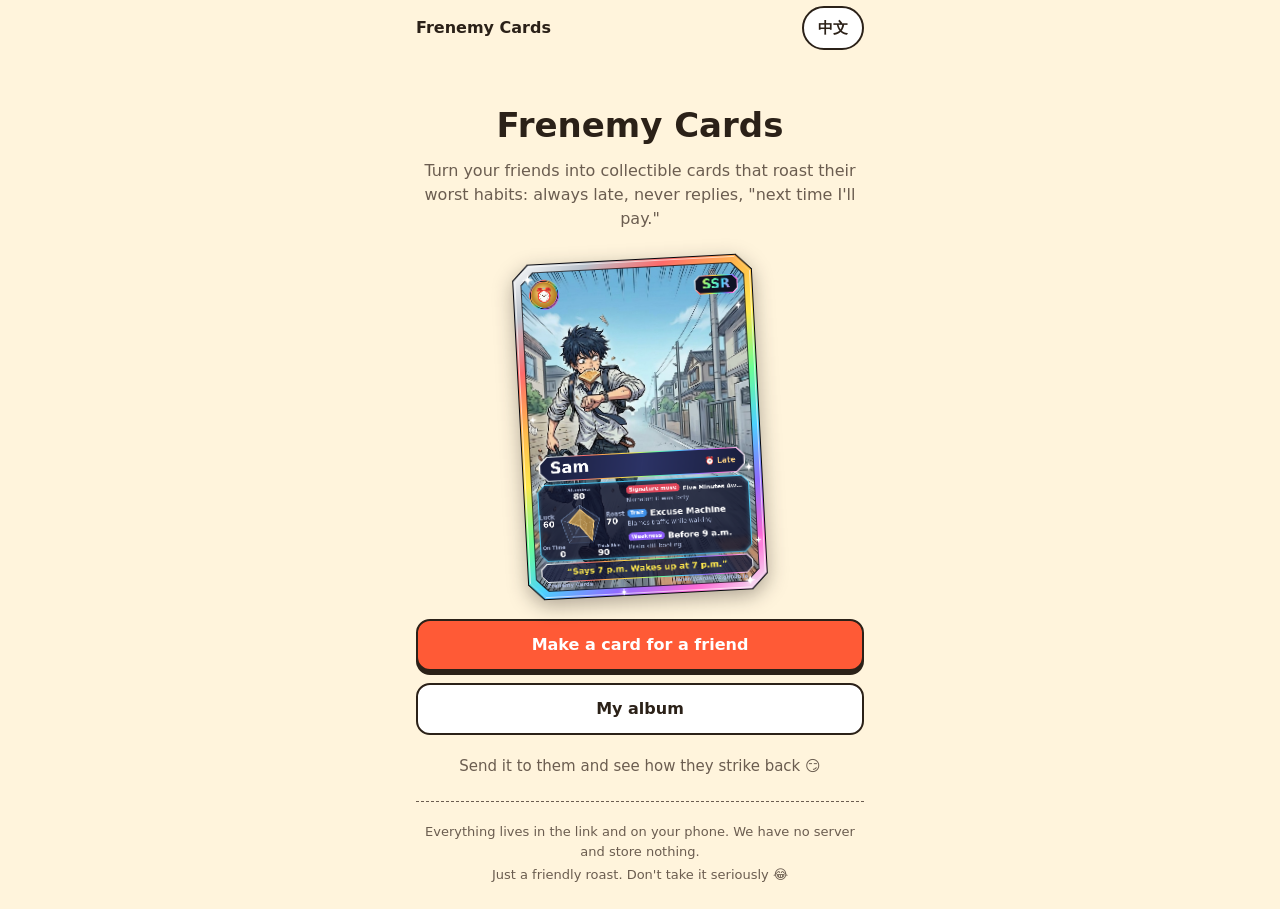
==== docs/index.html @ b883035f "Add pack opening, card reveal, rarity lock and home example card Co-Authored-By: Claude Opus 5.5 <no" ====
<!doctype html>
<html lang="zh-HK">
<head>
  <meta charset="utf-8">
  <meta name="viewport" content="width=device-width, initial-scale=1, viewport-fit=cover">
  <meta name="theme-color" content="#fff4dc">
  <link rel="icon" href="data:,">
  <title></title>
  <link rel="stylesheet" href="css/styles.css">
  <script type="module" src="js/main.js"></script>
</head>
<body>
  <div class="shell">
    <header class="topbar">
      <a class="brand" href="#/" data-i18n="app.name"></a>
      <button class="lang-btn" type="button" id="lang-btn"
              data-i18n="lang.switch" data-i18n-aria-label="lang.switchLabel"></button>
    </header>

    <main id="app" class="view" tabindex="-1"></main>

    <footer class="footer">
      <p data-i18n="footer.privacy"></p>
      <p data-i18n="footer.disclaimer"></p>
    </footer>
  </div>

  <!-- View templates: text comes from locale files via data-i18n -->
  <template id="view-home">
    <section class="home">
      <h1 class="home-title" data-i18n="app.name"></h1>
      <p class="home-tagline" data-i18n="home.tagline"></p>
      <div class="home-card"></div>
      <div class="actions">
        <a class="btn btn-primary" href="#/make" data-i18n="home.make"></a>
        <a class="btn btn-secondary" href="#/album" data-i18n="home.album"></a>
      </div>
      <p class="home-hint" data-i18n="home.hint"></p>
    </section>
  </template>

  <template id="view-album">
    <section class="soon">
      <h1 data-i18n="album.title"></h1>
      <p data-i18n="soon.text"></p>
      <a class="btn btn-secondary" href="#/" data-i18n="nav.back"></a>
    </section>
  </template>
</body>
</html>
---- docs/css/styles.css ----
/* Base tokens (placeholder palette; final visual design comes in Phase 12) */
:root {
  --bg: #fff4dc;
  --surface: #ffffff;
  --text: #2b2118;
  --muted: #6b5d50;
  --primary: #ff5a36;
  --primary-text: #ffffff;
  --border: #2b2118;
  --radius: 14px;
  --tap: 44px;
  --col: 480px;
  --font: system-ui, -apple-system, "Segoe UI", "PingFang HK", "Microsoft JhengHei", "Noto Sans TC", sans-serif;
}

*,
*::before,
*::after {
  box-sizing: border-box;
}

html {
  -webkit-text-size-adjust: 100%;
  text-size-adjust: 100%;
}

body {
  margin: 0;
  background: var(--bg);
  color: var(--text);
  font-family: var(--font);
  font-size: 16px;
  line-height: 1.5;
}

/* Phone-width column, centered on desktop */
.shell {
  display: flex;
  flex-direction: column;
  min-height: 100vh;
  min-height: 100dvh;
  max-width: var(--col);
  margin: 0 auto;
  padding:
    env(safe-area-inset-top) calc(16px + env(safe-area-inset-right))
    env(safe-area-inset-bottom) calc(16px + env(safe-area-inset-left));
}

.topbar {
  display: flex;
  align-items: center;
  justify-content: space-between;
  gap: 12px;
  min-height: 56px;
}

.brand {
  display: inline-flex;
  align-items: center;
  min-height: var(--tap);
  font-weight: 700;
  color: var(--text);
  text-decoration: none;
}

.lang-btn {
  min-width: var(--tap);
  min-height: var(--tap);
  padding: 0 14px;
  border: 2px solid var(--border);
  border-radius: 999px;
  background: var(--surface);
  color: var(--text);
  font: inherit;
  font-size: 15px;
  font-weight: 600;
  cursor: pointer;
}

.view {
  flex: 1;
  padding: 24px 0;
  outline: none;
}

.view > section {
  animation: view-in 200ms ease-out;
}

@keyframes view-in {
  from { opacity: 0; transform: translateY(8px); }
  to { opacity: 1; transform: none; }
}

h1 {
  margin: 0 0 12px;
  font-size: 28px;
  line-height: 1.25;
}

.home {
  text-align: center;
  padding-top: 24px;
}

.home-title {
  font-size: 34px;
}

.home-tagline {
  margin: 0 0 28px;
  color: var(--muted);
}

.home-hint {
  margin: 20px 0 0;
  color: var(--muted);
  font-size: 15px;
}

.actions {
  display: grid;
  gap: 12px;
}

.btn {
  display: inline-flex;
  align-items: center;
  justify-content: center;
  min-height: 52px;
  padding: 12px 20px;
  border: 2px solid var(--border);
  border-radius: var(--radius);
  font: inherit;
  font-weight: 700;
  text-decoration: none;
  cursor: pointer;
}

.btn-primary {
  background: var(--primary);
  color: var(--primary-text);
  box-shadow: 0 4px 0 var(--border);
}

.btn-secondary {
  background: var(--surface);
  color: var(--text);
}

.btn:active {
  transform: translateY(2px);
}

.soon {
  text-align: center;
  padding-top: 24px;
}

.soon p {
  margin: 0 0 24px;
  color: var(--muted);
}

.footer {
  padding: 16px 0 20px;
  border-top: 1px dashed var(--muted);
  color: var(--muted);
  font-size: 13px;
  text-align: center;
}

.footer p {
  margin: 4px 0;
}

/* Card builder */
.builder h1 {
  font-size: 24px;
}

.step-count {
  margin: 0 0 6px;
  color: var(--muted);
  font-size: 14px;
}

.progress {
  height: 8px;
  margin-bottom: 20px;
  border-radius: 999px;
  background: rgba(43, 33, 24, 0.12);
  overflow: hidden;
}

.progress span {
  display: block;
  height: 100%;
  background: var(--primary);
  transform-origin: left;
}

.hint {
  margin: 0 0 12px;
  color: var(--muted);
  font-size: 15px;
}

.center {
  text-align: center;
}

.reminder {
  margin: 8px 0 0;
  color: var(--muted);
  font-size: 14px;
}

.field {
  margin-bottom: 12px;
}

.field-head {
  display: flex;
  justify-content: space-between;
  align-items: baseline;
  margin-bottom: 6px;
  font-weight: 600;
}

.count {
  color: var(--muted);
  font-size: 14px;
  font-weight: 400;
}

.text-input {
  width: 100%;
  min-height: 48px;
  padding: 10px 14px;
  border: 2px solid var(--border);
  border-radius: var(--radius);
  background: var(--surface);
  color: var(--text);
  font: inherit;
  font-size: 17px;
}

.field-error {
  margin: 6px 0 0;
  color: #c0262d;
  font-size: 14px;
}

.field-error:empty {
  display: none;
}

.options {
  display: grid;
  gap: 8px;
}

.option {
  --accent: var(--primary);
  position: relative;
  display: flex;
  align-items: center;
  gap: 12px;
  min-height: 52px;
  padding: 10px 14px;
  border: 2px solid rgba(43, 33, 24, 0.25);
  border-left: 8px solid var(--accent);
  border-radius: var(--radius);
  background: var(--surface);
  cursor: pointer;
}

.option input {
  flex: none;
  width: 22px;
  height: 22px;
  margin: 0;
  accent-color: var(--accent);
}

.option:has(input:checked) {
  border-color: var(--border);
  border-left-color: var(--accent);
  box-shadow: 0 3px 0 var(--border);
}

.option:has(input:focus-visible) {
  outline: 3px solid var(--accent);
  outline-offset: 2px;
}

.option-body {
  display: grid;
}

.option-title {
  font-weight: 700;
}

.option-desc {
  color: var(--muted);
  font-size: 14px;
}

.group {
  margin: 0 0 20px;
  padding: 0;
  border: 0;
}

.group legend {
  margin-bottom: 8px;
  padding: 0;
  font-size: 18px;
  font-weight: 700;
}

.custom-fields {
  margin-top: 12px;
  padding: 12px;
  border: 2px dashed rgba(43, 33, 24, 0.3);
  border-radius: var(--radius);
}

.custom-fields[hidden] {
  display: none;
}

.stat-remaining {
  margin: 0 0 12px;
  font-weight: 700;
}

.stat-remaining.warn {
  color: #c0262d;
}

.stat-row {
  margin-bottom: 14px;
}

.stat-head {
  display: flex;
  justify-content: space-between;
  align-items: center;
  margin-bottom: 4px;
  font-weight: 600;
}

.stat-value {
  width: 64px;
  min-height: var(--tap);
  padding: 6px 8px;
  border: 2px solid var(--border);
  border-radius: 10px;
  background: var(--surface);
  color: var(--text);
  font: inherit;
  font-size: 18px;
  font-weight: 700;
  font-variant-numeric: tabular-nums;
  text-align: center;
}

.stat-controls {
  display: flex;
  align-items: center;
  gap: 10px;
}

.stat-controls input[type="range"] {
  flex: 1;
  min-width: 0;
  height: var(--tap);
  accent-color: var(--primary);
}

.stat-btn {
  flex: none;
  width: var(--tap);
  height: var(--tap);
  border: 2px solid var(--border);
  border-radius: 50%;
  background: var(--surface);
  color: var(--text);
  font: inherit;
  font-size: 22px;
  font-weight: 700;
  line-height: 1;
  cursor: pointer;
}

.stat-btn:disabled,
.btn:disabled {
  opacity: 0.4;
  cursor: not-allowed;
  box-shadow: none;
}

.step-nav {
  display: flex;
  gap: 8px;
  margin-top: 24px;
}

.step-nav .btn {
  flex: 1;
  min-width: 0;
  padding: 12px 4px;
  white-space: nowrap;
}

.btn-block {
  width: 100%;
  margin-top: 16px;
}

.summary {
  margin: 0;
}

.summary-row {
  display: grid;
  grid-template-columns: 1fr auto;
  gap: 2px 12px;
  padding: 10px 0;
  border-bottom: 1px dashed rgba(43, 33, 24, 0.25);
}

.summary dt {
  color: var(--muted);
  font-size: 14px;
}

.summary dd {
  grid-column: 1;
  margin: 0;
  font-weight: 600;
  overflow-wrap: anywhere;
}

.summary-edit {
  grid-column: 2;
  grid-row: 1 / span 2;
  align-self: center;
  display: inline-flex;
  align-items: center;
  min-height: var(--tap);
  padding: 0 8px;
  color: var(--primary);
  font-weight: 700;
}

/* Avatar builder */
.avatar-stage {
  display: flex;
  justify-content: center;
  margin-bottom: 16px;
}

.avatar-preview {
  width: 160px;
  height: 256px;
  border: 3px solid var(--border);
  border-radius: 20px;
  background: var(--surface);
  overflow: hidden;
}

.avatar-preview svg,
.part-thumb svg,
.summary-avatar svg {
  display: block;
  width: 100%;
  height: 100%;
}

.style-choices {
  display: grid;
  grid-template-columns: 1fr 1fr;
  gap: 12px;
}

.style-choice {
  display: grid;
  justify-items: center;
  gap: 8px;
  padding: 12px;
  border: 2px solid var(--border);
  border-radius: var(--radius);
  background: var(--surface);
  color: var(--text);
  font: inherit;
  font-size: 18px;
  font-weight: 700;
  cursor: pointer;
  box-shadow: 0 4px 0 var(--border);
}

.style-thumb {
  width: 100%;
  max-width: 120px;
  aspect-ratio: 1;
}

.style-thumb svg {
  display: block;
  width: 100%;
  height: 100%;
}

.style-bar {
  display: flex;
  justify-content: center;
  gap: 8px;
  margin-bottom: 12px;
}

/* Sideways-scrolling category row with a visible thin scrollbar */
.part-tabs {
  display: flex;
  gap: 8px;
  margin: 0 0 12px;
  padding: 4px 0 10px;
  overflow-x: auto;
  scrollbar-width: thin;
  scrollbar-color: rgba(43, 33, 24, 0.35) transparent;
}

.part-tabs::-webkit-scrollbar {
  height: 6px;
}

.part-tabs::-webkit-scrollbar-thumb {
  border-radius: 3px;
  background: rgba(43, 33, 24, 0.35);
}

.part-tabs.more {
  -webkit-mask-image: linear-gradient(to right, #000 82%, transparent);
  mask-image: linear-gradient(to right, #000 82%, transparent);
}

.part-tab {
  flex: none;
  min-height: var(--tap);
  padding: 0 16px;
  border: 2px solid var(--border);
  border-radius: 999px;
  background: var(--surface);
  color: var(--text);
  font: inherit;
  font-size: 15px;
  font-weight: 600;
  cursor: pointer;
}

.part-tab[aria-pressed="true"] {
  background: var(--text);
  color: var(--surface);
}

.part-options {
  display: grid;
  grid-template-columns: repeat(auto-fill, minmax(68px, 1fr));
  gap: 10px;
}

.part-option,
.swatch {
  aspect-ratio: 1;
  min-height: var(--tap);
  padding: 0;
  border: 2px solid rgba(43, 33, 24, 0.25);
  border-radius: var(--radius);
  background: var(--surface);
  cursor: pointer;
  overflow: hidden;
}

.swatch {
  width: 100%;
  max-width: 60px;
  justify-self: center;
  border-radius: 50%;
}

.part-option[aria-pressed="true"],
.swatch[aria-pressed="true"] {
  border: 4px solid var(--primary);
  box-shadow: 0 3px 0 var(--border);
}

.part-thumb {
  width: 100%;
  height: 100%;
  pointer-events: none;
}

/* Full-body thumbnails (outfit, bottoms, shoes, pose) keep the tall shape */
.part-option:has(.part-thumb.full) {
  aspect-ratio: 5 / 8;
}

.summary-avatar {
  width: 72px;
  height: 72px;
  border: 2px solid var(--border);
  border-radius: 50%;
  background: var(--surface);
  overflow: hidden;
}

/* Boy / girl choice with the type's illustration */
.look-choices {
  display: grid;
  grid-template-columns: 1fr 1fr;
  gap: 12px;
}

.look-choice {
  display: grid;
  gap: 8px;
  padding: 8px;
  border: 2px solid rgba(43, 33, 24, 0.25);
  border-radius: var(--radius);
  background: var(--surface);
  color: var(--text);
  font: inherit;
  cursor: pointer;
}

.look-choice[aria-pressed="true"] {
  border: 4px solid var(--primary);
  box-shadow: 0 3px 0 var(--border);
}

.look-art {
  display: block;
  width: 100%;
  aspect-ratio: 5 / 7;
  object-fit: cover;
  object-position: top;
  border-radius: 10px;
}

.look-label {
  font-size: 18px;
  font-weight: 700;
}

.art-soon {
  display: grid;
  place-content: center;
  justify-items: center;
  gap: 6px;
  background: var(--accent);
  color: #ffffff;
  font-weight: 800;
  text-align: center;
}

.art-soon-emoji {
  font-size: 40px;
}

.summary-look {
  display: inline-flex;
  align-items: center;
  gap: 10px;
}

.summary-art {
  width: 56px;
  aspect-ratio: 5 / 7;
  object-fit: cover;
  object-position: top;
  border: 2px solid var(--border);
  border-radius: 8px;
  font-size: 10px;
}

.summary-art .art-soon-emoji {
  font-size: 20px;
}

/* Card canvas (drawn at 1080×1512, shown scaled) */
.card-canvas {
  display: block;
  width: 100%;
  height: auto;
  filter: drop-shadow(0 6px 10px rgba(29, 20, 18, 0.35));
}

/* Home example card */
.home-card {
  width: min(62%, 240px);
  margin: 0 auto 24px;
  transform: rotate(-3deg);
  animation: card-float 4s ease-in-out infinite;
}

@keyframes card-float {
  0%, 100% { transform: rotate(-3deg) translateY(0); }
  50% { transform: rotate(-1deg) translateY(-6px); }
}

/* Confirm before rolling */
.confirm {
  margin-top: 16px;
  padding: 14px;
  border: 2px solid var(--border);
  border-radius: var(--radius);
  background: var(--surface);
  text-align: center;
  font-weight: 600;
}

.confirm[hidden] {
  display: none;
}

.confirm p {
  margin: 0 0 12px;
}

.confirm-actions {
  display: grid;
  grid-template-columns: 1fr 1fr;
  gap: 8px;
}

.btn[hidden] {
  display: none;
}

/* Pack opening + reveal */
.reveal {
  text-align: center;
}

.reveal-stage {
  display: grid;
  place-items: center;
  min-height: 480px;
}

.reveal-stage > * {
  grid-area: 1 / 1;
}

.pack {
  display: grid;
  place-content: center;
  gap: 6px;
  width: 220px;
  height: 308px;
  border: 3px solid var(--border);
  border-radius: 18px;
  background: linear-gradient(135deg, #1a1f3d, #4a4f9a 45%, #8f6bff 55%, #1a1f3d);
  box-shadow: 0 8px 0 var(--border);
  color: #ffffff;
  font: inherit;
  cursor: pointer;
  animation: pack-wobble 1.6s ease-in-out infinite;
}

.pack-name {
  font-size: 20px;
  font-weight: 800;
}

.pack-q {
  font-size: 110px;
  font-weight: 900;
  line-height: 1;
}

@keyframes pack-wobble {
  0%, 100% { transform: rotate(-2deg); }
  50% { transform: rotate(2deg) scale(1.03); }
}

.opening .pack {
  animation: pack-shake 0.12s linear infinite;
}

@keyframes pack-shake {
  0% { transform: translateX(-5px) rotate(-3deg); }
  50% { transform: translateX(5px) rotate(3deg); }
  100% { transform: translateX(-5px) rotate(-3deg); }
}

.reveal-flash {
  width: 440px;
  height: 440px;
  max-width: 100%;
  border-radius: 50%;
  background: radial-gradient(circle, var(--glow) 0%, transparent 70%);
  opacity: 0;
  pointer-events: none;
}

.opening .reveal-flash {
  animation: reveal-flash 0.8s ease-out forwards;
}

@keyframes reveal-flash {
  0% { opacity: 0; transform: scale(0.4); }
  60% { opacity: 1; transform: scale(1.4); }
  100% { opacity: 0; transform: scale(1.8); }
}

.opened .pack,
.opened .reveal-tap {
  display: none;
}

.reveal-card {
  position: relative;
  width: min(100%, 340px);
  opacity: 0;
  transform: perspective(900px) rotateY(90deg) scale(0.8);
  pointer-events: none;
}

/* Final state is the default once revealed; the animation only plays the way in,
   so the card still shows if animations are paused or skipped. */
.revealed .reveal-card {
  opacity: 1;
  transform: none;
  pointer-events: auto;
  animation: card-in 0.6s ease-out;
}

@keyframes card-in {
  from { opacity: 0; transform: perspective(900px) rotateY(90deg) scale(0.8); }
  to { opacity: 1; transform: perspective(900px) rotateY(0) scale(1); }
}

/* SSR moving holo shine, clipped to the card's cut corners */
.holo {
  overflow: hidden;
  clip-path: polygon(6.5% 0, 93.5% 0, 100% 4.6%, 100% 95.4%, 93.5% 100%, 6.5% 100%, 0 95.4%, 0 4.6%);
}

.holo-shine {
  position: absolute;
  inset: 0 -100%;
  background: linear-gradient(110deg, transparent 38%, rgba(255, 255, 255, 0.55) 46%, rgba(130, 220, 255, 0.4) 50%, rgba(255, 130, 220, 0.4) 54%, transparent 62%);
  mix-blend-mode: overlay;
  pointer-events: none;
  animation: holo-sweep 3s linear infinite;
}

@keyframes holo-sweep {
  from { transform: translateX(-35%); }
  to { transform: translateX(35%); }
}

.reveal-tap {
  margin: 12px 0 0;
  font-weight: 700;
}

.reveal-reaction,
.reveal-actions {
  opacity: 0;
}

.revealed .reveal-reaction,
.revealed .reveal-actions {
  opacity: 1;
  animation: fade-in 0.4s ease-out 0.4s backwards;
}

@keyframes fade-in {
  from { opacity: 0; }
}

.reveal-reaction {
  margin: 16px 0;
  font-size: 22px;
  font-weight: 900;
}

.reveal-actions {
  display: grid;
  gap: 10px;
}

.reveal-actions .hint {
  margin: 0;
}

.load-error {
  text-align: center;
  color: #c0262d;
}

@media (prefers-reduced-motion: reduce) {
  .view > section,
  .home-card,
  .pack,
  .holo-shine {
    animation: none;
  }

  .revealed .reveal-card,
  .revealed .reveal-reaction,
  .revealed .reveal-actions {
    animation: none;
    opacity: 1;
    transform: none;
  }

  .btn:active {
    transform: none;
  }
}
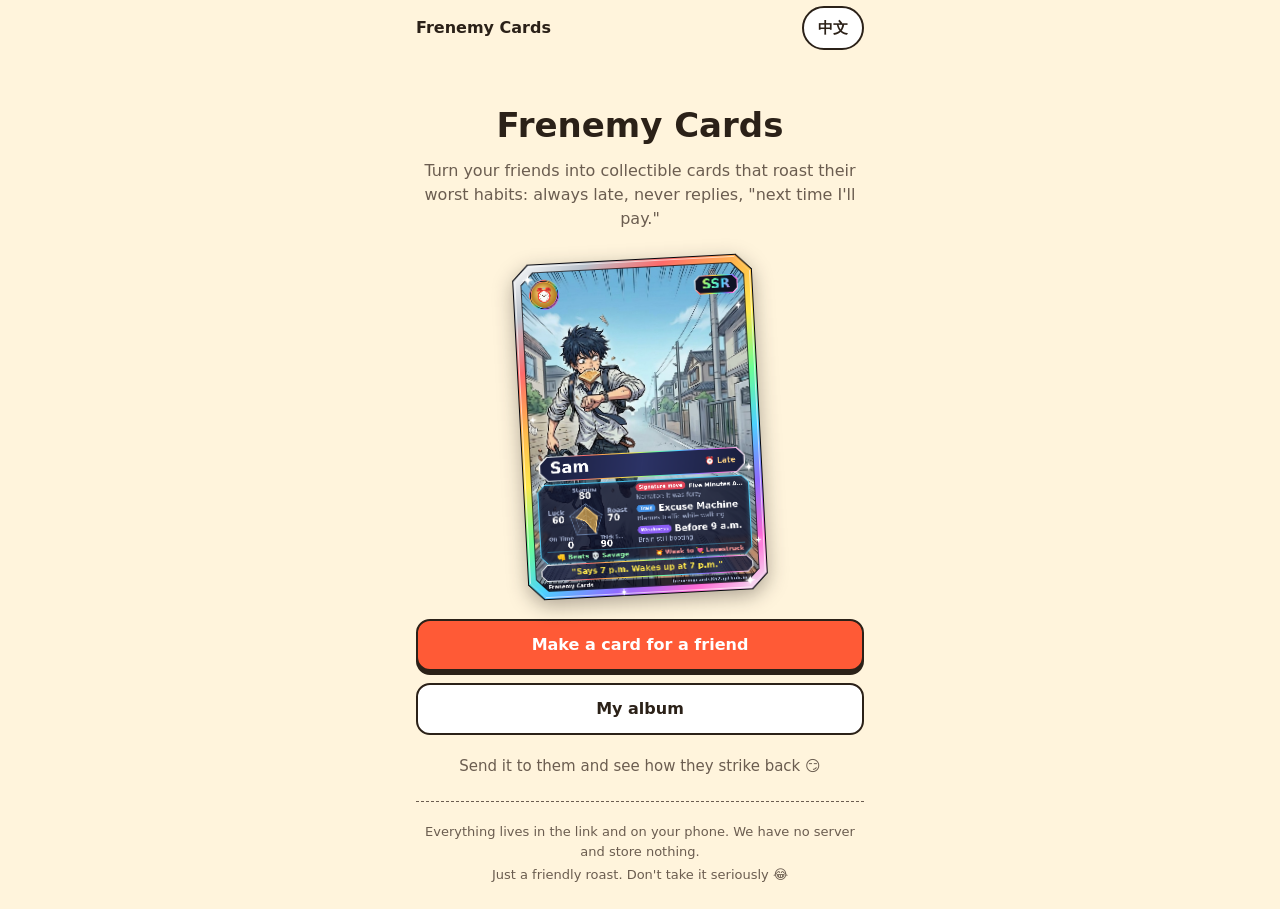
==== commit 378c86f2: "Add my album, challenge setup, challenge links and image Co-Authored-By: Claude Opus 5.5 <noreply@an" ====
--- a/docs/index.html
+++ b/docs/index.html
@@ -39,12 +39,5 @@
     </section>
   </template>
 
-  <template id="view-album">
-    <section class="soon">
-      <h1 data-i18n="album.title"></h1>
-      <p data-i18n="soon.text"></p>
-      <a class="btn btn-secondary" href="#/" data-i18n="nav.back"></a>
-    </section>
-  </template>
 </body>
 </html>
--- a/docs/css/styles.css
+++ b/docs/css/styles.css
@@ -34,6 +34,13 @@
 }
 
 /* Phone-width column, centered on desktop */
+/* Safety net: no effect or long word may make the page scroll sideways on phones. */
+html,
+body {
+  overflow-x: hidden;
+  overflow-x: clip;
+}
+
 .shell {
   display: flex;
   flex-direction: column;
@@ -747,8 +754,11 @@
 
 .reveal-stage {
   display: grid;
+  /* One column exactly as wide as the screen, so wide children can't push it sideways. */
+  grid-template-columns: minmax(0, 1fr);
   place-items: center;
   min-height: 480px;
+  overflow: hidden; /* the flash grows past the edges; keep it inside */
 }
 
 .reveal-stage > * {
@@ -798,9 +808,8 @@
 }
 
 .reveal-flash {
-  width: 440px;
-  height: 440px;
-  max-width: 100%;
+  width: min(100%, 440px);
+  aspect-ratio: 1;
   border-radius: 50%;
   background: radial-gradient(circle, var(--glow) 0%, transparent 70%);
   opacity: 0;
@@ -808,7 +817,7 @@
 }
 
 .opening .reveal-flash {
-  animation: reveal-flash 0.8s ease-out forwards;
+  animation: reveal-flash 0.8s ease-out; /* no fill: it returns to its small hidden state */
 }
 
 @keyframes reveal-flash {
@@ -899,6 +908,177 @@
   margin: 0;
 }
 
+/* Maker name + share panel (reveal and card view) */
+.maker-field {
+  margin: 8px 0 4px;
+  text-align: left;
+}
+
+.maker-field .hint {
+  margin: 6px 0 0;
+  font-size: 13px;
+}
+
+.share-panel {
+  display: grid;
+  gap: 8px;
+}
+
+.share-row {
+  display: grid;
+  grid-template-columns: 1fr 1fr;
+  gap: 8px;
+}
+
+.share-status {
+  min-height: 1.4em;
+  margin: 0;
+  font-size: 14px;
+  font-weight: 600;
+}
+
+/* Card view (opened from a link) */
+.view-stage {
+  min-height: 0;
+  margin-bottom: 8px;
+}
+
+.btn-strike {
+  font-size: 18px;
+}
+
+.card-view-intro {
+  display: grid;
+  gap: 8px;
+  margin-top: 16px;
+  padding-top: 16px;
+  border-top: 1px dashed var(--muted);
+  color: var(--muted);
+}
+
+.card-view-intro p {
+  margin: 0;
+}
+
+.card-view-error {
+  text-align: center;
+  padding-top: 24px;
+}
+
+.card-view-error p {
+  margin: 0 0 20px;
+  color: var(--muted);
+}
+
+/* My album + card picker */
+.album,
+.challenge {
+  display: grid;
+  gap: 12px;
+}
+
+.album .hint,
+.album-tap,
+.album-empty {
+  margin: 0;
+}
+
+.album-tap {
+  font-weight: 700;
+}
+
+.card-grid {
+  display: grid;
+  grid-template-columns: repeat(auto-fill, minmax(140px, 1fr));
+  gap: 12px;
+}
+
+.card-pick {
+  display: grid;
+  gap: 4px;
+  padding: 6px;
+  border: 2px solid rgba(43, 33, 24, 0.2);
+  border-radius: var(--radius);
+  background: var(--surface);
+  color: var(--text);
+  font: inherit;
+  text-align: center;
+  cursor: pointer;
+}
+
+.card-pick[aria-pressed="true"] {
+  border: 4px solid var(--primary);
+  padding: 4px;
+  box-shadow: 0 3px 0 var(--border);
+}
+
+.card-pick-art {
+  display: block;
+  aspect-ratio: 5 / 7;
+  border-radius: 10px;
+  background: rgba(43, 33, 24, 0.08);
+}
+
+.card-pick-canvas {
+  display: block;
+  width: 100%;
+  height: 100%;
+}
+
+.card-pick-label {
+  overflow: hidden;
+  font-weight: 700;
+  white-space: nowrap;
+  text-overflow: ellipsis;
+}
+
+.card-pick-source {
+  color: var(--muted);
+  font-size: 13px;
+}
+
+/* Challenge */
+.challenge .group {
+  margin: 0;
+}
+
+.challenge-sent {
+  text-align: center;
+}
+
+.challenge-actions {
+  display: grid;
+  gap: 10px;
+}
+
+.challenge-actions .hint {
+  margin: 0;
+}
+
+.challenge-image {
+  width: min(100%, 400px);
+  margin: 0 auto 16px;
+}
+
+.penalty-box {
+  padding: 12px 14px;
+  border: 3px solid var(--primary);
+  border-radius: var(--radius);
+  background: var(--surface);
+}
+
+.penalty-label {
+  margin: 0;
+  color: var(--primary);
+  font-weight: 800;
+}
+
+.penalty-text {
+  margin: 4px 0 0;
+  font-size: 20px;
+  font-weight: 900;
+}
+
 .load-error {
   text-align: center;
   color: #c0262d;
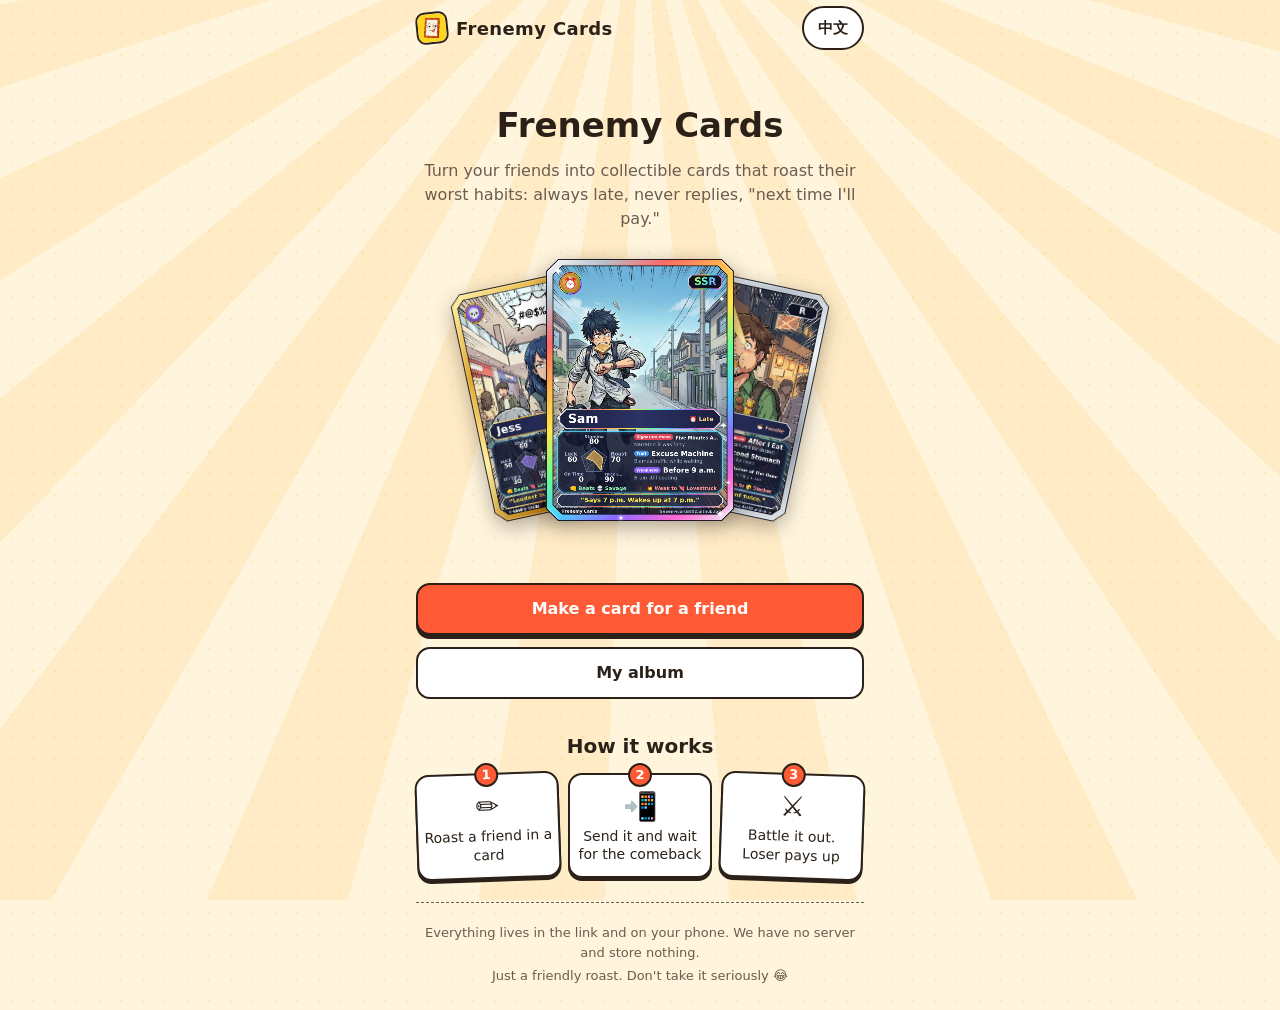
==== commit ab10316a: "Phase 12e-1: app icon in header, paper background, card fan and how-it-works on home Co-Authored-By:" ====
--- a/docs/index.html
+++ b/docs/index.html
@@ -4,15 +4,33 @@
   <meta charset="utf-8">
   <meta name="viewport" content="width=device-width, initial-scale=1, viewport-fit=cover">
   <meta name="theme-color" content="#fff4dc">
-  <link rel="icon" href="data:,">
-  <title></title>
+  <link rel="icon" type="image/png" sizes="32x32" href="assets/icons/favicon-32.png">
+  <link rel="icon" type="image/png" sizes="192x192" href="assets/icons/icon-192.png">
+  <link rel="apple-touch-icon" href="assets/icons/apple-touch-icon.png">
+  <link rel="manifest" href="manifest.webmanifest">
+  <!-- Link previews (WhatsApp, IG, Threads…). Crawlers don't run JS, so this text can't come
+       from the locale files; keep it in step with app.name / app.shareTagline. og:image must be
+       an absolute URL. Regenerate the image with tools/make-share-images.ps1. -->
+  <meta name="description" content="將朋友變成抽水卡牌，再嚟一場對決！ Turn your friends into roast cards. Then battle it out.">
+  <meta property="og:type" content="website">
+  <meta property="og:site_name" content="損友圖鑑 Frenemy Cards">
+  <meta property="og:title" content="損友圖鑑 Frenemy Cards">
+  <meta property="og:description" content="將朋友變成抽水卡牌，再嚟一場對決！ Turn your friends into roast cards. Then battle it out.">
+  <meta property="og:url" content="https://frenemycards852.github.io/">
+  <meta property="og:image" content="https://frenemycards852.github.io/assets/og.jpg">
+  <meta property="og:image:width" content="1200">
+  <meta property="og:image:height" content="630">
+  <meta property="og:image:type" content="image/jpeg">
+  <meta property="og:image:alt" content="損友圖鑑 Frenemy Cards: two friend cards facing off">
+  <meta name="twitter:card" content="summary_large_image">
+  <title>損友圖鑑 Frenemy Cards</title>
   <link rel="stylesheet" href="css/styles.css">
   <script type="module" src="js/main.js"></script>
 </head>
 <body>
   <div class="shell">
     <header class="topbar">
-      <a class="brand" href="#/" data-i18n="app.name"></a>
+      <a class="brand" href="#/"><img class="brand-icon" src="assets/icons/icon-192.png" alt="" width="32" height="32"><span data-i18n="app.name"></span></a>
       <button class="lang-btn" type="button" id="lang-btn"
               data-i18n="lang.switch" data-i18n-aria-label="lang.switchLabel"></button>
     </header>
@@ -30,12 +48,17 @@
     <section class="home">
       <h1 class="home-title" data-i18n="app.name"></h1>
       <p class="home-tagline" data-i18n="home.tagline"></p>
-      <div class="home-card"></div>
+      <div class="home-fan"></div>
       <div class="actions">
         <a class="btn btn-primary" href="#/make" data-i18n="home.make"></a>
         <a class="btn btn-secondary" href="#/album" data-i18n="home.album"></a>
       </div>
-      <p class="home-hint" data-i18n="home.hint"></p>
+      <h2 class="home-how-title" data-i18n="home.howTitle"></h2>
+      <ol class="home-steps">
+        <li><span class="home-step-icon" aria-hidden="true" data-i18n="home.step1Icon"></span><span data-i18n="home.step1"></span></li>
+        <li><span class="home-step-icon" aria-hidden="true" data-i18n="home.step2Icon"></span><span data-i18n="home.step2"></span></li>
+        <li><span class="home-step-icon" aria-hidden="true" data-i18n="home.step3Icon"></span><span data-i18n="home.step3"></span></li>
+      </ol>
     </section>
   </template>
 
--- a/docs/css/styles.css
+++ b/docs/css/styles.css
@@ -26,7 +26,11 @@
 
 body {
   margin: 0;
-  background: var(--bg);
+  /* Sticker-album paper: faint rays from the top and a light dot grid. */
+  background:
+    radial-gradient(rgba(255, 176, 32, 0.16) 1.4px, transparent 1.6px) 0 0 / 22px 22px,
+    repeating-conic-gradient(from 0deg at 50% -120px, rgba(255, 205, 120, 0.22) 0deg 7deg, transparent 7deg 14deg) top center / 100% 900px no-repeat,
+    var(--bg);
   color: var(--text);
   font-family: var(--font);
   font-size: 16px;
@@ -64,10 +68,21 @@
 .brand {
   display: inline-flex;
   align-items: center;
+  gap: 8px;
   min-height: var(--tap);
-  font-weight: 700;
+  font-size: 18px;
+  font-weight: 900;
+  letter-spacing: 0.02em;
   color: var(--text);
   text-decoration: none;
+}
+
+.brand-icon {
+  width: 32px;
+  height: 32px;
+  border: 2px solid var(--border);
+  border-radius: 9px;
+  transform: rotate(-6deg);
 }
 
 .lang-btn {
@@ -119,10 +134,62 @@
   color: var(--muted);
 }
 
-.home-hint {
-  margin: 20px 0 0;
-  color: var(--muted);
-  font-size: 15px;
+/* How it works: three numbered sticker cards */
+.home-how-title {
+  margin: 32px 0 12px;
+  font-size: 20px;
+}
+
+.home-steps {
+  display: grid;
+  grid-template-columns: repeat(3, 1fr);
+  gap: 8px;
+  margin: 0;
+  padding: 0;
+  list-style: none;
+  counter-reset: step;
+}
+
+.home-steps li {
+  position: relative;
+  display: flex;
+  flex-direction: column;
+  align-items: center;
+  gap: 6px;
+  padding: 18px 6px 12px;
+  border: 2px solid var(--border);
+  border-radius: var(--radius);
+  background: var(--surface);
+  box-shadow: 0 3px 0 var(--border);
+  font-size: 14px;
+  line-height: 1.35;
+  counter-increment: step;
+}
+
+.home-steps li:nth-child(1) { transform: rotate(-2deg); }
+.home-steps li:nth-child(3) { transform: rotate(2deg); }
+
+.home-steps li::before {
+  content: counter(step);
+  position: absolute;
+  top: -12px;
+  left: 50%;
+  display: grid;
+  place-items: center;
+  width: 24px;
+  height: 24px;
+  margin-left: -12px;
+  border: 2px solid var(--border);
+  border-radius: 50%;
+  background: var(--primary);
+  color: var(--primary-text);
+  font-size: 13px;
+  font-weight: 800;
+}
+
+.home-step-icon {
+  font-size: 28px;
+  line-height: 1;
 }
 
 .actions {
@@ -705,17 +772,35 @@
   filter: drop-shadow(0 6px 10px rgba(29, 20, 18, 0.35));
 }
 
-/* Home example card */
-.home-card {
-  width: min(62%, 240px);
+/* Home example cards: a fan, like a freshly opened pack */
+.home-fan {
+  position: relative;
+  width: min(100%, 360px);
+  aspect-ratio: 360 / 300;
   margin: 0 auto 24px;
-  transform: rotate(-3deg);
+}
+
+.home-fan-card {
+  position: absolute;
+  top: 6%;
+  left: 50%;
+  width: 46%;
+  margin-left: -23%;
+}
+
+.home-fan-card.left { transform: translateX(-52%) rotate(-12deg); }
+.home-fan-card.right { transform: translateX(52%) rotate(12deg); }
+
+.home-fan-card.front {
+  top: 0;
+  width: 52%;
+  margin-left: -26%;
   animation: card-float 4s ease-in-out infinite;
 }
 
 @keyframes card-float {
-  0%, 100% { transform: rotate(-3deg) translateY(0); }
-  50% { transform: rotate(-1deg) translateY(-6px); }
+  0%, 100% { transform: rotate(-2deg) translateY(0); }
+  50% { transform: rotate(0deg) translateY(-6px); }
 }
 
 /* Confirm before rolling */
@@ -970,6 +1055,101 @@
   color: var(--muted);
 }
 
+/* Builder: choose a character scene (thumbnails only) */
+.scene-choices {
+  grid-template-columns: repeat(auto-fit, minmax(96px, 1fr));
+  gap: 8px;
+}
+
+.scene-choice {
+  padding: 4px;
+}
+
+/* Builder: friend's photo (sticker head) */
+.photo-editor,
+.photo-edit {
+  display: grid;
+  gap: 12px;
+}
+
+.photo-edit .hint {
+  margin: 0;
+}
+
+.photo-ring {
+  width: min(78%, 280px);
+  margin: 0 auto;
+  overflow: hidden;
+  border: 6px solid #fff;
+  border-radius: 50%;
+  box-shadow: 0 0 0 3px var(--border), 0 6px 14px rgba(0, 0, 0, 0.25);
+}
+
+.photo-canvas {
+  display: block;
+  width: 100%;
+  height: auto;
+  touch-action: none;
+  cursor: grab;
+}
+
+.photo-slider {
+  display: grid;
+  gap: 4px;
+  font-weight: 700;
+}
+
+.photo-slider input {
+  width: 100%;
+  min-height: var(--tap);
+  accent-color: var(--primary);
+}
+
+.photo-preview-label {
+  margin: 4px 0 0;
+  font-weight: 700;
+}
+
+.photo-preview {
+  position: relative;
+  width: min(60%, 220px);
+  margin: 0 auto;
+  overflow: hidden;
+  border-radius: 10px;
+  box-shadow: 0 4px 10px rgba(0, 0, 0, 0.25);
+}
+
+.photo-preview-art {
+  display: block;
+  width: 100%;
+}
+
+.photo-preview-sticker {
+  position: absolute;
+  aspect-ratio: 1;
+  border: 3px solid #fff;
+  border-radius: 50%;
+  box-shadow: 0 0 0 1px var(--border);
+}
+
+.photo-privacy {
+  margin: 16px 0 0;
+  padding: 10px 12px;
+  border-radius: var(--radius);
+  background: var(--surface);
+  color: var(--muted);
+  font-size: 14px;
+}
+.share-panel .photo-privacy { margin: 0 0 12px; }
+
+.summary-photo {
+  width: 48px;
+  height: 48px;
+  border: 2px solid var(--border);
+  border-radius: 50%;
+  object-fit: cover;
+}
+
 /* My album + card picker */
 .album,
 .challenge {
@@ -985,6 +1165,64 @@
 
 .album-tap {
   font-weight: 700;
+}
+
+.album-stats {
+  margin: 0;
+  font-weight: 800;
+}
+
+.album-warn {
+  margin: 0;
+  padding: 10px 12px;
+  border: 2px dashed var(--primary);
+  border-radius: var(--radius);
+  background: var(--surface);
+  font-size: 14px;
+}
+
+.album-filters {
+  display: grid;
+  gap: 6px;
+}
+
+/* One row of filter chips; scrolls sideways when it doesn't fit. */
+.chip-row {
+  display: flex;
+  gap: 6px;
+  overflow-x: auto;
+  padding: 2px 0 4px;
+  scrollbar-width: thin;
+}
+
+.chip {
+  flex: none;
+  min-height: 36px;
+  padding: 4px 12px;
+  border: 2px solid rgba(43, 33, 24, 0.25);
+  border-radius: 999px;
+  background: var(--surface);
+  color: var(--text);
+  font: inherit;
+  font-size: 14px;
+  font-weight: 700;
+  white-space: nowrap;
+  cursor: pointer;
+}
+
+.chip[aria-pressed="true"] {
+  border-color: var(--border);
+  background: var(--primary);
+  color: var(--primary-text);
+}
+
+.album-detail h1 {
+  text-align: center;
+}
+
+.collection-image {
+  width: min(100%, 320px);
+  margin: 0 auto 16px;
 }
 
 .card-grid {
@@ -1079,6 +1317,903 @@
   font-weight: 900;
 }
 
+/* Accept a challenge */
+.accept {
+  display: grid;
+  gap: 12px;
+}
+
+.accept h1 {
+  text-align: center;
+}
+
+.accept .group {
+  margin: 0;
+}
+
+.accept-card {
+  width: min(70%, 280px);
+  margin: 0 auto;
+}
+
+.btn-fight {
+  font-size: 20px;
+}
+
+/* Battle */
+.battle {
+  display: grid;
+  gap: 12px;
+}
+
+.battle h1 {
+  text-align: center;
+}
+
+.fighters {
+  display: grid;
+  grid-template-columns: minmax(0, 1fr) auto minmax(0, 1fr);
+  align-items: center;
+  gap: 8px;
+}
+
+.vs {
+  font-size: 22px;
+  font-weight: 900;
+  color: var(--primary);
+}
+
+.fighter {
+  position: relative;
+  display: grid;
+  gap: 2px;
+  text-align: center;
+}
+
+.fighter p {
+  margin: 0;
+}
+
+.fighter-art {
+  width: min(100%, 150px);
+  margin: 0 auto 4px;
+  aspect-ratio: 5 / 7;
+  border-radius: 10px;
+  background: rgba(43, 33, 24, 0.08);
+}
+
+.fighter-canvas {
+  display: block;
+  width: 100%;
+  height: 100%;
+}
+
+.fighter-name {
+  overflow: hidden;
+  font-weight: 900;
+  white-space: nowrap;
+  text-overflow: ellipsis;
+}
+
+.fighter-who,
+.fighter-tactic,
+.hp-text {
+  color: var(--muted);
+  font-size: 13px;
+}
+
+.hp-bar {
+  height: 12px;
+  overflow: hidden;
+  border: 2px solid var(--border);
+  border-radius: 8px;
+  background: #fff;
+}
+
+.hp-fill {
+  display: block;
+  height: 100%;
+  background: #3cbf6a;
+  transform-origin: left;
+  transition: transform 0.5s ease-out;
+}
+
+.hp-fill.low {
+  background: #e5484d;
+}
+
+.fighter.hit {
+  animation: hit-shake 0.4s ease-out;
+}
+
+@keyframes hit-shake {
+  0%, 100% { transform: none; }
+  20% { transform: translateX(-8px) rotate(-2deg); }
+  40% { transform: translateX(7px) rotate(2deg); }
+  60% { transform: translateX(-5px); }
+  80% { transform: translateX(3px); }
+}
+
+.float {
+  position: absolute;
+  top: 30%;
+  left: 50%;
+  font-size: 30px;
+  font-weight: 900;
+  color: #e5484d;
+  text-shadow: 0 2px 0 #fff, 0 0 6px #fff;
+  pointer-events: none;
+  opacity: 0;
+  animation: float-up 1.1s ease-out;
+}
+
+.float-crit {
+  font-size: 42px;
+  color: #ff5a36;
+}
+
+.float-heal {
+  color: #22995a;
+}
+
+@keyframes float-up {
+  0% { opacity: 0; transform: translate(-50%, 10px) scale(0.8); }
+  15% { opacity: 1; transform: translate(-50%, 0) scale(1.1); }
+  100% { opacity: 0; transform: translate(-50%, -50px) scale(1); }
+}
+
+.battle-feed {
+  display: grid;
+  gap: 6px;
+  max-height: 42dvh;
+  min-height: 160px;
+  margin: 0;
+  padding: 12px;
+  overflow-y: auto;
+  border: 2px solid var(--border);
+  border-radius: var(--radius);
+  background: var(--surface);
+  list-style: none;
+  scroll-behavior: smooth;
+}
+
+.line {
+  animation: fade-in 0.3s ease-out;
+}
+
+.line-round {
+  margin-top: 4px;
+  color: var(--primary);
+  font-weight: 900;
+}
+
+.line-crit {
+  font-weight: 800;
+}
+
+.line-end {
+  font-size: 18px;
+  font-weight: 900;
+}
+
+.battle-result {
+  display: grid;
+  gap: 10px;
+  text-align: center;
+  scroll-margin-top: 12px;
+}
+
+.battle-result:empty {
+  display: none;
+}
+
+.result-headline {
+  margin: 8px 0 0;
+  font-size: 30px;
+  animation: pop-in 0.5s ease-out;
+}
+
+.result-headline.win {
+  color: #22995a;
+}
+
+.result-headline.lose {
+  color: #c0262d;
+}
+
+@keyframes pop-in {
+  from { opacity: 0; transform: scale(0.6); }
+}
+
+.battle-notice {
+  margin: -4px 0 0;
+  font-weight: 700;
+}
+
+.result-share {
+  display: grid;
+  gap: 10px;
+  margin-top: 8px;
+  padding-top: 12px;
+  border-top: 1px dashed var(--muted);
+}
+
+.result-send {
+  margin: 0;
+  font-weight: 800;
+}
+
+.result-image {
+  width: min(100%, 360px);
+  margin: 0 auto;
+}
+
+.result-score,
+.result-tactics {
+  margin: 0;
+  color: var(--muted);
+  font-size: 14px;
+}
+
+.result-score {
+  font-weight: 700;
+}
+
+/* Comic battle (default; ?comic=0 shows the older list version) */
+.comic-hud {
+  display: grid;
+  grid-template-columns: minmax(0, 1fr) minmax(0, 1fr);
+  gap: 8px;
+}
+
+.comic-pill {
+  display: flex;
+  align-items: center;
+  gap: 6px;
+  padding: 6px 8px;
+  border: 2px solid var(--border);
+  border-radius: 999px;
+  background: #1f2350;
+  color: #fff;
+}
+
+.comic-pill.side-1 {
+  flex-direction: row-reverse;
+  text-align: right;
+}
+
+.comic-face {
+  flex: none;
+  width: 40px;
+  height: 40px;
+  border: 2px solid #fff;
+  border-radius: 50%;
+  object-fit: cover;
+  object-position: 50% 12%;
+}
+
+.comic-pill-info {
+  display: grid;
+  flex: 1;
+  min-width: 0;
+  gap: 2px;
+}
+
+.comic-pill-info p {
+  margin: 0;
+}
+
+.comic-pill-name {
+  overflow: hidden;
+  font-size: 14px;
+  font-weight: 900;
+  white-space: nowrap;
+  text-overflow: ellipsis;
+}
+
+.comic-pill .hp-bar {
+  height: 10px;
+  border-color: #fff;
+}
+
+.comic-pill.side-1 .hp-fill {
+  transform-origin: right;
+}
+
+.comic-pill .hp-text {
+  color: rgba(255, 255, 255, 0.8);
+  font-size: 11px;
+}
+
+/* During a battle the whole page background becomes the scene (a place: street, mall,
+   café…), softly blurred so the cards stand out, with the panel colour laid over it. */
+.battle-backdrop {
+  --tint: #7ea2ff;
+  position: fixed;
+  inset: 0;
+  z-index: -1;
+  display: none;
+  overflow: hidden;
+  background: #1f2350;
+}
+
+.in-battle .battle-backdrop {
+  display: block;
+}
+
+.comic-scene {
+  position: absolute;
+  inset: -4%;
+  background-position: center 30%;
+  background-size: cover;
+  filter: blur(1px);
+}
+
+.comic-tint {
+  position: absolute;
+  inset: 0;
+  background: var(--tint);
+  opacity: 0.3;
+}
+
+.battle-backdrop.scene-ko .comic-tint,
+.battle-backdrop.crit .comic-tint {
+  opacity: 0.45;
+}
+
+.battle-backdrop.scene-timeup .comic-tint,
+.battle-backdrop.scene-finish .comic-tint {
+  opacity: 0.55;
+}
+
+/* Panel colour per scene */
+.scene-intro { --tint: #7ea2ff; }
+.scene-attack-0 { --tint: #2f6bff; }
+.scene-attack-1 { --tint: #ffb020; }
+.scene-move,
+.scene-status { --tint: #8a5cf6; }
+.scene-skip { --tint: #7a7f9a; }
+.scene-ko,
+.battle-backdrop.crit { --tint: #e8262d; }
+.scene-timeup,
+.scene-finish { --tint: #2b2f6b; }
+
+/* Header, footer and titles stay readable over the scene. */
+.in-battle .topbar .brand,
+.in-battle .footer,
+.comic-arena h1,
+.comic .battle-notice {
+  color: #fff;
+  text-shadow: 0 2px 4px rgba(0, 0, 0, 0.7);
+}
+
+.comic-arena {
+  display: grid;
+  gap: 12px;
+}
+
+.comic-arena h1 {
+  margin: 0;
+  text-align: center;
+}
+
+.comic .battle-notice {
+  margin: -4px 0 0;
+  font-weight: 700;
+  text-align: center;
+}
+
+.comic.battle .battle-result {
+  padding: 16px;
+  border: 3px solid var(--border);
+  border-radius: var(--radius);
+  background: var(--bg);
+}
+
+/* No box: the cards stand straight on the scene, far apart. */
+.comic-stage {
+  position: relative;
+  aspect-ratio: 1 / 1.02;
+}
+
+/* Actors: the whole card acts until pose images exist. */
+.comic-actor {
+  --dir: 1;
+  --tilt: -5deg;
+  position: absolute;
+  top: 22%;
+  left: -1%;
+  width: 44%;
+  transform: rotate(var(--tilt));
+}
+
+.comic-actor.side-1 {
+  --dir: -1;
+  --tilt: 5deg;
+  right: -1%;
+  left: auto;
+}
+
+.comic-card {
+  position: relative;
+  aspect-ratio: 5 / 7;
+  border-radius: 8px;
+  background: rgba(255, 255, 255, 0.25);
+}
+
+.comic-card-canvas {
+  display: block;
+  width: 100%;
+  height: 100%;
+  filter: drop-shadow(0 6px 8px rgba(0, 0, 0, 0.45));
+}
+
+.comic-pose {
+  display: none;
+}
+
+/* With a pose image: a big character instead of the card. */
+.comic-actor.posed {
+  top: auto;
+  bottom: 0;
+  left: -6%;
+  width: 60%;
+  height: 92%;
+  transform: none;
+}
+
+.comic-actor.posed.side-1 {
+  right: -6%;
+  left: auto;
+}
+
+.comic-actor.posed .comic-card {
+  display: none;
+}
+
+.comic-actor.posed .comic-pose {
+  display: block;
+  width: 100%;
+  height: 100%;
+  object-fit: cover;
+  object-position: 50% 18%;
+}
+
+.comic-actor.side-1.posed .comic-pose {
+  transform: scaleX(-1);
+}
+
+/* Moves: the class sets the final state; the animation only plays the way in. */
+.comic-actor.enter {
+  animation: comic-enter 0.6s cubic-bezier(0.2, 1.4, 0.4, 1);
+}
+
+@keyframes comic-enter {
+  from { opacity: 0; transform: translateX(calc(var(--dir) * -130%)) rotate(var(--tilt)); }
+}
+
+/* The attacking card charges into the other card. */
+.comic-actor.lunge {
+  z-index: 2;
+  transform: translateX(calc(var(--dir) * 62%)) rotate(calc(var(--dir) * 8deg)) scale(1.08);
+  animation: comic-lunge 0.45s cubic-bezier(0.3, 0, 0.4, 1.3);
+}
+
+@keyframes comic-lunge {
+  0% { transform: rotate(var(--tilt)); }
+  35% { transform: translateX(calc(var(--dir) * -10%)) rotate(calc(var(--dir) * -6deg)); }
+  75% { transform: translateX(calc(var(--dir) * 76%)) rotate(calc(var(--dir) * 10deg)) scale(1.12); }
+}
+
+.comic-actor.hurt {
+  transform: translateX(calc(var(--dir) * -14%)) rotate(calc(var(--dir) * -14deg));
+  animation: comic-hurt 0.6s ease-out;
+}
+
+@keyframes comic-hurt {
+  0%, 40% { transform: rotate(var(--tilt)); }
+  55% { transform: translateX(calc(var(--dir) * -22%)) rotate(calc(var(--dir) * -20deg)); }
+  70% { transform: translateX(calc(var(--dir) * -8%)) rotate(calc(var(--dir) * -8deg)); }
+  85% { transform: translateX(calc(var(--dir) * -17%)) rotate(calc(var(--dir) * -16deg)); }
+}
+
+.comic-actor.hurt .comic-card::after,
+.comic-actor.ko .comic-card::after {
+  content: "";
+  position: absolute;
+  inset: 0;
+  border-radius: 8px;
+  background: rgba(255, 40, 40, 0.45);
+  opacity: 0;
+  animation: comic-flash 0.7s ease-out;
+}
+
+@keyframes comic-flash {
+  0%, 35% { opacity: 0; }
+  45%, 65% { opacity: 1; }
+}
+
+.comic-actor.dodge {
+  opacity: 0.6;
+  transform: translate(calc(var(--dir) * -18%), -10%) rotate(calc(var(--dir) * -10deg));
+  animation: comic-dodge 0.45s ease-out;
+}
+
+@keyframes comic-dodge {
+  from { opacity: 1; transform: rotate(var(--tilt)); }
+}
+
+.comic-actor.power {
+  z-index: 2;
+  transform: translateY(-4%) rotate(0) scale(1.1);
+  animation: comic-power 0.8s ease-in-out;
+}
+
+@keyframes comic-power {
+  0% { transform: rotate(var(--tilt)); }
+  35% { transform: translateY(-6%) scale(1.16); }
+  65% { transform: translateY(-3%) scale(1.06); }
+}
+
+.comic-actor.sleepy {
+  opacity: 0.7;
+  transform: translateY(8%) rotate(calc(var(--dir) * -14deg));
+  animation: comic-sleepy 1s ease-in-out;
+}
+
+@keyframes comic-sleepy {
+  from { opacity: 1; transform: rotate(var(--tilt)); }
+}
+
+.comic-actor.ko {
+  filter: grayscale(1);
+  transform: translate(calc(var(--dir) * -12%), 34%) rotate(calc(var(--dir) * -70deg));
+  animation: comic-ko 0.8s cubic-bezier(0.5, -0.4, 0.6, 1.4);
+}
+
+@keyframes comic-ko {
+  from { transform: rotate(var(--tilt)); }
+}
+
+.comic-actor.winner {
+  z-index: 2;
+  transform: translateY(-2%) rotate(0) scale(1.12);
+  animation: comic-power 0.8s ease-in-out;
+}
+
+.comic-actor.lose {
+  filter: grayscale(1);
+  opacity: 0.8;
+  transform: translateY(6%) rotate(calc(var(--dir) * -8deg)) scale(0.92);
+  animation: comic-sleepy 0.8s ease-out;
+}
+
+/* Effects */
+.comic-fx {
+  position: absolute;
+  inset: 0;
+  z-index: 3;
+  pointer-events: none;
+}
+
+.comic-round {
+  z-index: 2;
+  position: absolute;
+  top: 10px;
+  left: 50%;
+  padding: 4px 14px;
+  border: 2px solid var(--border);
+  border-radius: 999px;
+  background: #fff;
+  font-size: 14px;
+  font-weight: 900;
+  white-space: nowrap;
+  transform: translateX(-50%);
+  animation: comic-pop 0.35s ease-out;
+}
+
+/* Hit burst (drawn art) with the damage written on top, like "-38 HP".
+   Small labels (miss, dodge, move effects) use the solid label burst. */
+.comic-burst {
+  position: absolute;
+  top: 26%;
+  display: grid;
+  place-items: center;
+  width: 36%;
+  aspect-ratio: 362 / 400;
+  --burst-art: url("../assets/fx/burst.png");
+  transform: rotate(-6deg);
+  animation: comic-burst-in 0.4s cubic-bezier(0.2, 1.6, 0.4, 1);
+}
+
+.comic-burst::before {
+  content: "";
+  position: absolute;
+  inset: 0;
+  background: var(--burst-art) center / contain no-repeat;
+}
+
+.comic-burst span {
+  position: relative;
+  max-width: 76%;
+  color: #ffe94d;
+  font-size: clamp(17px, 5.6vw, 28px);
+  font-weight: 900;
+  line-height: 1.05;
+  text-align: center;
+  white-space: nowrap;
+  -webkit-text-stroke: 4px #1a0f2e;
+  paint-order: stroke fill;
+  text-shadow: 2px 2px 0 #1a0f2e, -2px 2px 0 #1a0f2e, 2px -2px 0 #1a0f2e, -2px -2px 0 #1a0f2e, 0 4px 0 #1a0f2e;
+}
+
+.comic-burst.at-0 { left: 4%; }
+.comic-burst.at-1 { right: 4%; }
+
+.comic-burst.crit {
+  width: 43%;
+}
+
+.comic-burst.crit span {
+  color: #ff5a36;
+  font-size: clamp(21px, 7vw, 35px);
+}
+
+/* Heal: the same burst tinted green */
+.comic-burst.heal::before {
+  filter: hue-rotate(75deg) saturate(1.2);
+}
+
+.comic-burst.heal span {
+  color: #b8ffcf;
+}
+
+.comic-burst.small,
+.comic-burst.miss {
+  width: 42%;
+  aspect-ratio: 355 / 360;
+  --burst-art: url("../assets/fx/burst-label.png");
+}
+
+.comic-burst.small span,
+.comic-burst.miss span {
+  max-width: 52%;
+  color: #2b2118;
+  font-size: clamp(14px, 4.4vw, 20px);
+  white-space: normal;
+  -webkit-text-stroke: 0;
+  text-shadow: none;
+}
+
+@keyframes comic-burst-in {
+  from { opacity: 0; transform: scale(0.2) rotate(-40deg); }
+}
+
+/* Drawn speech / thought bubbles with the text inside the cloud. The right-hand
+   fighter's bubble is mirrored so the tail points at them; the text is not. */
+.comic-bubble {
+  position: absolute;
+  top: 0;
+  display: grid;
+  place-items: center;
+  width: 24%;
+  font-size: clamp(13px, 4vw, 17px);
+  font-weight: 900;
+  line-height: 1.2;
+  text-align: center;
+  animation: comic-pop 0.35s ease-out 0.15s backwards;
+}
+
+.comic-bubble::before {
+  content: "";
+  position: absolute;
+  inset: 0;
+  background: center / 100% 100% no-repeat;
+}
+
+.comic-bubble.say {
+  --text-area: 14% 4% 16% 4%; /* centred on the cloud (49% down), tail excluded */
+  aspect-ratio: 353 / 400;
+}
+
+.comic-bubble.say::before {
+  background-image: url("../assets/fx/bubble-say.png");
+}
+
+.comic-bubble.think {
+  --text-area: 14% 4% 18.4% 6%; /* cloud centre is 51% across, 48% down */
+  aspect-ratio: 400 / 370;
+}
+
+.comic-bubble.think::before {
+  background-image: url("../assets/fx/bubble-think.png");
+}
+
+/* The text sits inside the cloud part (insets are a share of the bubble's own size). */
+.comic-bubble span {
+  position: absolute;
+  inset: var(--text-area);
+  display: flex;
+  align-items: center;
+  justify-content: center;
+  overflow-wrap: anywhere;
+  /* Full-width ！？，keep an empty half after the glyph; trim it so the text looks centred. */
+  text-spacing-trim: trim-both;
+  font-feature-settings: "halt";
+}
+}
+
+.comic-bubble.at-0 { left: 6%; }
+.comic-bubble.at-1 { right: 6%; }
+
+/* Mirrored thought bubble: its cloud centre moves to 49% across. */
+.comic-bubble.think.at-1 {
+  --text-area: 14% 6% 18.4% 4%;
+}
+
+.comic-bubble.at-1::before {
+  transform: scaleX(-1);
+}
+
+/* Drawn VS (intro) and K.O. (knockout) art */
+.comic-art {
+  position: absolute;
+  top: 50%;
+  left: 50%;
+  z-index: 1;
+  background: center / contain no-repeat;
+  transform: translate(-50%, -50%);
+  animation: comic-art-in 0.45s cubic-bezier(0.2, 1.6, 0.4, 1);
+}
+
+.comic-art.vs {
+  width: 74%;
+  aspect-ratio: 398 / 560;
+  background-image: url("../assets/fx/vs.png");
+}
+
+.comic-art.ko {
+  width: 64%;
+  aspect-ratio: 476 / 480;
+  background-image: url("../assets/fx/ko.png");
+}
+
+@keyframes comic-art-in {
+  from { opacity: 0; transform: translate(-50%, -50%) scale(0.3) rotate(-20deg); }
+}
+
+
+.comic-tags {
+  position: absolute;
+  bottom: 10px;
+  left: 50%;
+  display: grid;
+  justify-items: center;
+  gap: 4px;
+  transform: translateX(-50%);
+}
+
+.comic-tag {
+  padding: 3px 12px;
+  border: 2px solid var(--border);
+  border-radius: 8px;
+  background: #fff;
+  font-size: 14px;
+  font-weight: 900;
+  white-space: nowrap;
+  animation: comic-pop 0.35s ease-out 0.25s backwards;
+}
+
+.comic-tag.hot {
+  background: #ff5a36;
+  color: #fff;
+}
+
+.comic-tag.heal {
+  background: #b8ffcf;
+}
+
+@keyframes comic-pop {
+  from { opacity: 0; transform: scale(0.5); }
+}
+
+.comic-round {
+  animation-name: comic-round-in;
+}
+
+@keyframes comic-round-in {
+  from { opacity: 0; transform: translateX(-50%) scale(0.5); }
+}
+
+.comic-stamp {
+  position: absolute;
+  z-index: 4;
+  font-weight: 900;
+  white-space: nowrap;
+}
+
+/* Drawn "WINNER! 優勝者!" art, slanted, straddling the winning card's inner top corner
+   (left card → its top-right corner, right card → its top-left corner). */
+.comic-winner {
+  --tilt: 0deg;
+  position: absolute;
+  top: 0;
+  z-index: 4;
+  width: 46%;
+  aspect-ratio: 416 / 460;
+  background: url("../assets/fx/winner.png") center / contain no-repeat;
+  transform: rotate(var(--tilt));
+  animation: comic-winner-in 0.5s cubic-bezier(0.2, 1.6, 0.4, 1) 0.3s backwards;
+}
+
+.comic-winner.at-0 { --tilt: 12deg; left: 21%; }
+.comic-winner.at-1 { --tilt: -12deg; left: 33%; }
+
+@keyframes comic-winner-in {
+  from { opacity: 0; transform: translateY(20px) rotate(var(--tilt)) scale(0.4); }
+}
+
+.comic-stamp.lose {
+  top: 50%;
+  padding: 2px 14px;
+  border: 4px solid #e5484d;
+  border-radius: 8px;
+  background: rgba(255, 255, 255, 0.85);
+  color: #e5484d;
+  font-size: clamp(24px, 7vw, 36px);
+  transform: rotate(-16deg);
+  animation: comic-stamp-lose 0.35s ease-in 0.6s backwards;
+}
+
+@keyframes comic-stamp-lose {
+  from { opacity: 0; transform: rotate(-16deg) scale(2.4); }
+}
+
+.comic-stamp.at-0 { left: 9%; }
+.comic-stamp.at-1 { right: 9%; }
+
+.comic-banner {
+  position: absolute;
+  bottom: 5%;
+  left: 50%;
+  z-index: 4;
+  padding: 6px 18px;
+  border: 3px solid var(--border);
+  border-radius: 12px;
+  background: #ffe94d;
+  font-size: clamp(20px, 6vw, 28px);
+  font-weight: 900;
+  white-space: nowrap;
+  transform: translateX(-50%) rotate(-3deg);
+  animation: comic-banner-in 0.4s cubic-bezier(0.2, 1.6, 0.4, 1);
+}
+
+@keyframes comic-banner-in {
+  from { opacity: 0; transform: translateX(-50%) rotate(-3deg) scale(0.4); }
+}
+
+.comic-caption {
+  display: grid;
+  gap: 4px;
+  min-height: 92px;
+  padding: 10px 14px;
+  border: 3px solid var(--border);
+  border-radius: var(--radius);
+  background: #1f2350;
+  color: #fff;
+}
+
+.comic-caption p {
+  margin: 0;
+  animation: fade-in 0.3s ease-out;
+}
+
+.comic-referee {
+  color: #ffe94d;
+  font-size: 13px;
+  font-weight: 900;
+}
+
 .load-error {
   text-align: center;
   color: #c0262d;
@@ -1086,10 +2221,27 @@
 
 @media (prefers-reduced-motion: reduce) {
   .view > section,
-  .home-card,
+  .home-fan-card,
   .pack,
-  .holo-shine {
+  .holo-shine,
+  .fighter.hit,
+  .line,
+  .result-headline {
     animation: none;
+  }
+
+  .hp-fill {
+    transition: none;
+  }
+
+  .comic *,
+  .comic *::before,
+  .comic *::after {
+    animation: none !important;
+  }
+
+  .battle-feed {
+    scroll-behavior: auto;
   }
 
   .revealed .reveal-card,
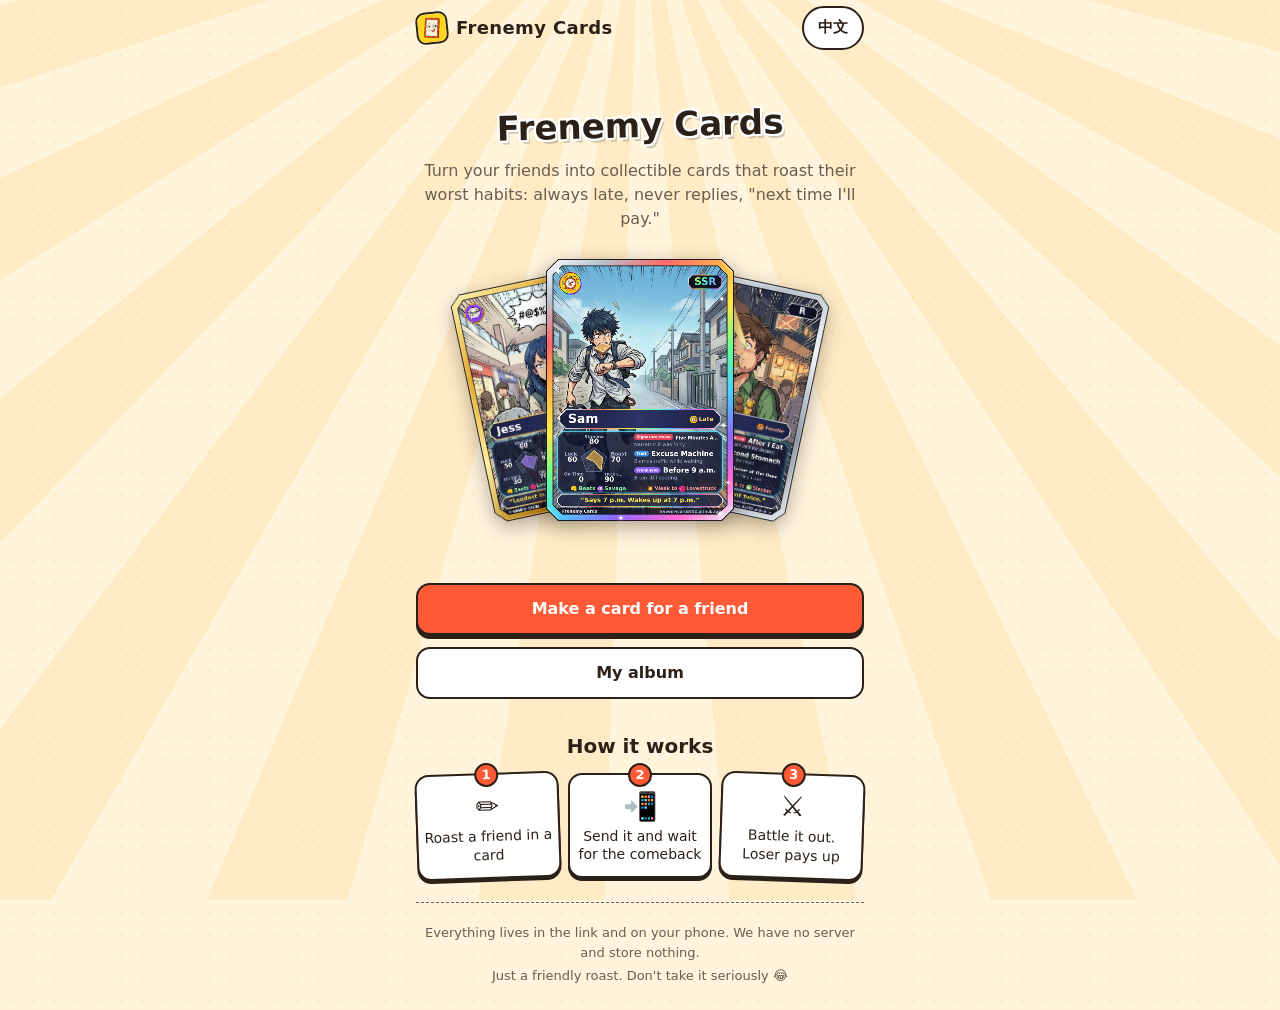
==== commit 203a773e: "Phase 12g: frosted sticky header, splash screen, home-screen app polish Co-Authored-By: Claude Opus " ====
--- a/docs/index.html
+++ b/docs/index.html
@@ -8,6 +8,11 @@
   <link rel="icon" type="image/png" sizes="192x192" href="assets/icons/icon-192.png">
   <link rel="apple-touch-icon" href="assets/icons/apple-touch-icon.png">
   <link rel="manifest" href="manifest.webmanifest">
+  <!-- Home-screen app (iPhone): full screen, light status bar, short name under the icon. -->
+  <meta name="mobile-web-app-capable" content="yes">
+  <meta name="apple-mobile-web-app-capable" content="yes">
+  <meta name="apple-mobile-web-app-status-bar-style" content="default">
+  <meta name="apple-mobile-web-app-title" content="損友圖鑑">
   <!-- Link previews (WhatsApp, IG, Threads…). Crawlers don't run JS, so this text can't come
        from the locale files; keep it in step with app.name / app.shareTagline. og:image must be
        an absolute URL. Regenerate the image with tools/make-share-images.ps1. -->
@@ -28,6 +33,11 @@
   <script type="module" src="js/main.js"></script>
 </head>
 <body>
+  <!-- Splash until the first view is drawn (main.js removes it). No text: the language is not loaded yet. -->
+  <div class="splash" id="splash" aria-hidden="true">
+    <img class="splash-icon" src="assets/icons/icon-192.png" alt="" width="96" height="96">
+    <span class="splash-dots"><i></i><i></i><i></i></span>
+  </div>
   <div class="shell">
     <header class="topbar">
       <a class="brand" href="#/"><img class="brand-icon" src="assets/icons/icon-192.png" alt="" width="32" height="32"><span data-i18n="app.name"></span></a>
--- a/docs/css/styles.css
+++ b/docs/css/styles.css
@@ -53,16 +53,46 @@
   max-width: var(--col);
   margin: 0 auto;
   padding:
-    env(safe-area-inset-top) calc(16px + env(safe-area-inset-right))
+    0 calc(16px + env(safe-area-inset-right))
     env(safe-area-inset-bottom) calc(16px + env(safe-area-inset-left));
 }
 
+/* Header stays on top; once the page scrolls it turns to frosted glass (main.js sets .scrolled).
+   It also carries the notch / status-bar space so the glass covers that too. */
 .topbar {
+  position: sticky;
+  top: 0;
+  z-index: 50;
   display: flex;
   align-items: center;
   justify-content: space-between;
   gap: 12px;
   min-height: 56px;
+  margin: 0 calc(-16px - env(safe-area-inset-right)) 0 calc(-16px - env(safe-area-inset-left));
+  padding: env(safe-area-inset-top) calc(16px + env(safe-area-inset-right)) 0 calc(16px + env(safe-area-inset-left));
+  border-bottom: 1px solid transparent;
+  transition: background-color 0.25s, border-color 0.25s, box-shadow 0.25s;
+}
+
+.scrolled .topbar {
+  background: rgba(255, 244, 220, 0.62);
+  -webkit-backdrop-filter: blur(14px) saturate(1.4);
+  backdrop-filter: blur(14px) saturate(1.4);
+  border-bottom-color: rgba(43, 33, 24, 0.12);
+  box-shadow: 0 4px 16px rgba(43, 33, 24, 0.08);
+}
+
+/* Over a battle scene the glass is dark, so the white header text stays readable. */
+.scrolled .in-battle .topbar {
+  background: rgba(15, 18, 35, 0.4);
+  border-bottom-color: rgba(255, 255, 255, 0.15);
+}
+
+/* No backdrop-filter support: a plain, more solid bar instead. */
+@supports not ((backdrop-filter: blur(1px)) or (-webkit-backdrop-filter: blur(1px))) {
+  .scrolled .topbar {
+    background: rgba(255, 244, 220, 0.95);
+  }
 }
 
 .brand {
@@ -106,18 +136,34 @@
 }
 
 .view > section {
-  animation: view-in 200ms ease-out;
+  /* Pops in like a card being slapped down: a quick rise with a tiny overshoot. */
+  animation: view-in 280ms cubic-bezier(0.2, 0.9, 0.3, 1.15);
 }
 
 @keyframes view-in {
-  from { opacity: 0; transform: translateY(8px); }
+  from { opacity: 0; transform: translateY(14px) scale(0.98); }
   to { opacity: 1; transform: none; }
 }
 
+/* Page titles look like stickers: thick white outline, soft drop, a slight tilt. */
 h1 {
   margin: 0 0 12px;
   font-size: 28px;
+  font-weight: 900;
   line-height: 1.25;
+  text-shadow:
+    2px 0 0 #fff, -2px 0 0 #fff, 0 2px 0 #fff, 0 -2px 0 #fff,
+    2px 2px 0 #fff, -2px 2px 0 #fff, 2px -2px 0 #fff, -2px -2px 0 #fff,
+    3px 4px 0 rgba(43, 33, 24, 0.22);
+  transform: rotate(-1.5deg);
+  transform-origin: left center;
+}
+
+.home-title,
+.album-detail h1,
+.accept h1,
+.battle h1 {
+  transform-origin: center;
 }
 
 .home {
@@ -1163,6 +1209,28 @@
   margin: 0;
 }
 
+/* Empty states: the app's face on a dashed sticker spot, never just a bare line. */
+.album-empty {
+  padding: 16px;
+  border: 2px dashed rgba(43, 33, 24, 0.35);
+  border-radius: var(--radius);
+  background: rgba(255, 255, 255, 0.6);
+  text-align: center;
+  font-weight: 600;
+}
+
+.album-empty::before {
+  content: "";
+  display: block;
+  width: 64px;
+  height: 64px;
+  margin: 0 auto 10px;
+  border: 2px solid var(--border);
+  border-radius: 16px;
+  background: url("../assets/icons/icon-192.png") center / cover no-repeat;
+  transform: rotate(-8deg);
+}
+
 .album-tap {
   font-weight: 700;
 }
@@ -1921,7 +1989,7 @@
   place-items: center;
   width: 36%;
   aspect-ratio: 362 / 400;
-  --burst-art: url("../assets/fx/burst.png");
+  --burst-art: url("../assets/fx/burst.webp");
   transform: rotate(-6deg);
   animation: comic-burst-in 0.4s cubic-bezier(0.2, 1.6, 0.4, 1);
 }
@@ -1972,7 +2040,7 @@
 .comic-burst.miss {
   width: 42%;
   aspect-ratio: 355 / 360;
-  --burst-art: url("../assets/fx/burst-label.png");
+  --burst-art: url("../assets/fx/burst-label.webp");
 }
 
 .comic-burst.small span,
@@ -2017,7 +2085,7 @@
 }
 
 .comic-bubble.say::before {
-  background-image: url("../assets/fx/bubble-say.png");
+  background-image: url("../assets/fx/bubble-say.webp");
 }
 
 .comic-bubble.think {
@@ -2026,7 +2094,7 @@
 }
 
 .comic-bubble.think::before {
-  background-image: url("../assets/fx/bubble-think.png");
+  background-image: url("../assets/fx/bubble-think.webp");
 }
 
 /* The text sits inside the cloud part (insets are a share of the bubble's own size). */
@@ -2069,13 +2137,13 @@
 .comic-art.vs {
   width: 74%;
   aspect-ratio: 398 / 560;
-  background-image: url("../assets/fx/vs.png");
+  background-image: url("../assets/fx/vs.webp");
 }
 
 .comic-art.ko {
   width: 64%;
   aspect-ratio: 476 / 480;
-  background-image: url("../assets/fx/ko.png");
+  background-image: url("../assets/fx/ko.webp");
 }
 
 @keyframes comic-art-in {
@@ -2141,7 +2209,7 @@
   z-index: 4;
   width: 46%;
   aspect-ratio: 416 / 460;
-  background: url("../assets/fx/winner.png") center / contain no-repeat;
+  background: url("../assets/fx/winner.webp") center / contain no-repeat;
   transform: rotate(var(--tilt));
   animation: comic-winner-in 0.5s cubic-bezier(0.2, 1.6, 0.4, 1) 0.3s backwards;
 }
@@ -2256,3 +2324,213 @@
     transform: none;
   }
 }
+
+/* Type badges (drawn image, or the emoji when a type has none yet) */
+.type-badge {
+  display: inline-block;
+  width: 1.5em;
+  height: 1.5em;
+  margin-right: 0.35em;
+  vertical-align: -0.4em;
+  object-fit: contain;
+}
+
+.type-badge.is-emoji {
+  width: auto;
+  height: auto;
+  vertical-align: baseline;
+}
+
+.chip .type-badge {
+  width: 1.4em;
+  height: 1.4em;
+  margin-right: 0.25em;
+}
+
+/* Big card you can play with (tilt.js): box (hover tilt) > .card-flip (drag spin) > two faces.
+   Both use the separate `rotate` property so they add to the reveal animation's transform. */
+.tilt-stage {
+  perspective: 900px;
+}
+
+.tilt {
+  --tilt-ax: 0;
+  --tilt-ay: 1;
+  --tilt-deg: 0deg;
+  --tilt-x: 50%;
+  --tilt-y: 50%;
+  --spin: 0deg;
+  rotate: var(--tilt-ax) var(--tilt-ay) 0 var(--tilt-deg);
+  transform-style: preserve-3d;
+  transition: rotate 0.45s cubic-bezier(0.2, 0.9, 0.3, 1.2);
+  touch-action: pan-y; /* sideways drags spin the card; up and down still scroll the page */
+  -webkit-user-select: none;
+  user-select: none;
+  cursor: grab;
+}
+
+.tilt.tilting {
+  transition: rotate 0.08s linear;
+}
+
+.tilt.spinning {
+  cursor: grabbing;
+}
+
+.card-flip {
+  position: relative;
+  transform-style: preserve-3d;
+  rotate: 0 1 0 var(--spin);
+  transition: rotate 0.55s cubic-bezier(0.2, 0.9, 0.3, 1.15);
+}
+
+.spinning .card-flip {
+  transition: none;
+}
+
+.card-face {
+  -webkit-backface-visibility: hidden;
+  backface-visibility: hidden;
+}
+
+.card-face.front {
+  position: relative;
+}
+
+.card-face.back {
+  position: absolute;
+  inset: 0;
+  rotate: 0 1 0 180deg;
+}
+
+.card-face.back img {
+  display: block;
+  width: 100%;
+  height: 100%;
+  filter: drop-shadow(0 6px 10px rgba(29, 20, 18, 0.35));
+}
+
+/* Glare that follows the pointer */
+.tilt-shine,
+.card-glint {
+  position: absolute;
+  inset: 0;
+  clip-path: polygon(6.5% 0, 93.5% 0, 100% 4.6%, 100% 95.4%, 93.5% 100%, 6.5% 100%, 0 95.4%, 0 4.6%);
+  pointer-events: none;
+}
+
+.tilt-shine {
+  background: radial-gradient(circle at var(--tilt-x) var(--tilt-y), rgba(255, 255, 255, 0.55) 0%, rgba(255, 255, 255, 0.12) 28%, transparent 55%);
+  mix-blend-mode: soft-light;
+  opacity: 0;
+  transition: opacity 0.3s ease-out;
+}
+
+/* Foil (SR, SSR): a rainbow band that slides with the pointer. */
+.tilt-shine.foil {
+  background:
+    radial-gradient(circle at var(--tilt-x) var(--tilt-y), rgba(255, 255, 255, 0.5) 0%, transparent 40%),
+    linear-gradient(115deg, transparent 25%, rgba(255, 90, 90, 0.55) 35%, rgba(255, 230, 80, 0.55) 42%, rgba(90, 255, 160, 0.55) 49%, rgba(80, 200, 255, 0.55) 56%, rgba(200, 110, 255, 0.55) 63%, transparent 73%)
+      calc(100% - var(--tilt-x)) calc(100% - var(--tilt-y)) / 250% 250%;
+  mix-blend-mode: overlay;
+}
+
+.tilt.tilting .tilt-shine {
+  opacity: 1;
+}
+
+/* A glint sweeps across the front every few seconds while the card rests. */
+.card-glint {
+  background: linear-gradient(115deg, transparent 42%, rgba(255, 255, 255, 0.75) 50%, transparent 58%) 160% 0 / 300% 100% no-repeat;
+  mix-blend-mode: soft-light;
+  animation: card-glint 3s ease-in-out 1s infinite;
+}
+
+@keyframes card-glint {
+  0% { background-position: 160% 0; }
+  30%, 100% { background-position: -60% 0; }
+}
+
+.tilting .card-glint,
+.spinning .card-glint {
+  animation-play-state: paused;
+  opacity: 0;
+}
+
+@media (prefers-reduced-motion: reduce) {
+  .tilt,
+  .card-flip {
+    rotate: none;
+    transition: none;
+  }
+
+  .card-glint {
+    animation: none;
+  }
+}
+
+/* Splash: shown by index.html before any script runs, faded out by main.js.
+   If the scripts never finish it still goes away on its own after a few seconds. */
+.splash {
+  position: fixed;
+  inset: 0;
+  z-index: 100;
+  display: grid;
+  place-content: center;
+  justify-items: center;
+  gap: 18px;
+  background: var(--bg);
+  animation: splash-giveup 0.3s ease-out 6s forwards;
+}
+
+.splash-icon {
+  width: 96px;
+  height: 96px;
+  border: 3px solid var(--border);
+  border-radius: 24px;
+  box-shadow: 0 6px 0 var(--border);
+  animation: splash-bounce 0.9s ease-in-out infinite;
+}
+
+.splash-dots {
+  display: flex;
+  gap: 8px;
+}
+
+.splash-dots i {
+  width: 10px;
+  height: 10px;
+  border-radius: 50%;
+  background: var(--primary);
+  animation: splash-dot 0.9s ease-in-out infinite;
+}
+
+.splash-dots i:nth-child(2) { animation-delay: 0.15s; }
+.splash-dots i:nth-child(3) { animation-delay: 0.3s; }
+
+.splash.done {
+  opacity: 0;
+  visibility: hidden;
+  transition: opacity 0.3s ease-out, visibility 0s 0.3s;
+}
+
+@keyframes splash-bounce {
+  0%, 100% { transform: rotate(-6deg) translateY(0); }
+  50% { transform: rotate(4deg) translateY(-10px); }
+}
+
+@keyframes splash-dot {
+  0%, 100% { opacity: 0.25; transform: scale(0.8); }
+  50% { opacity: 1; transform: scale(1); }
+}
+
+@keyframes splash-giveup {
+  to { opacity: 0; visibility: hidden; }
+}
+
+@media (prefers-reduced-motion: reduce) {
+  .splash-icon,
+  .splash-dots i {
+    animation: none;
+  }
+}
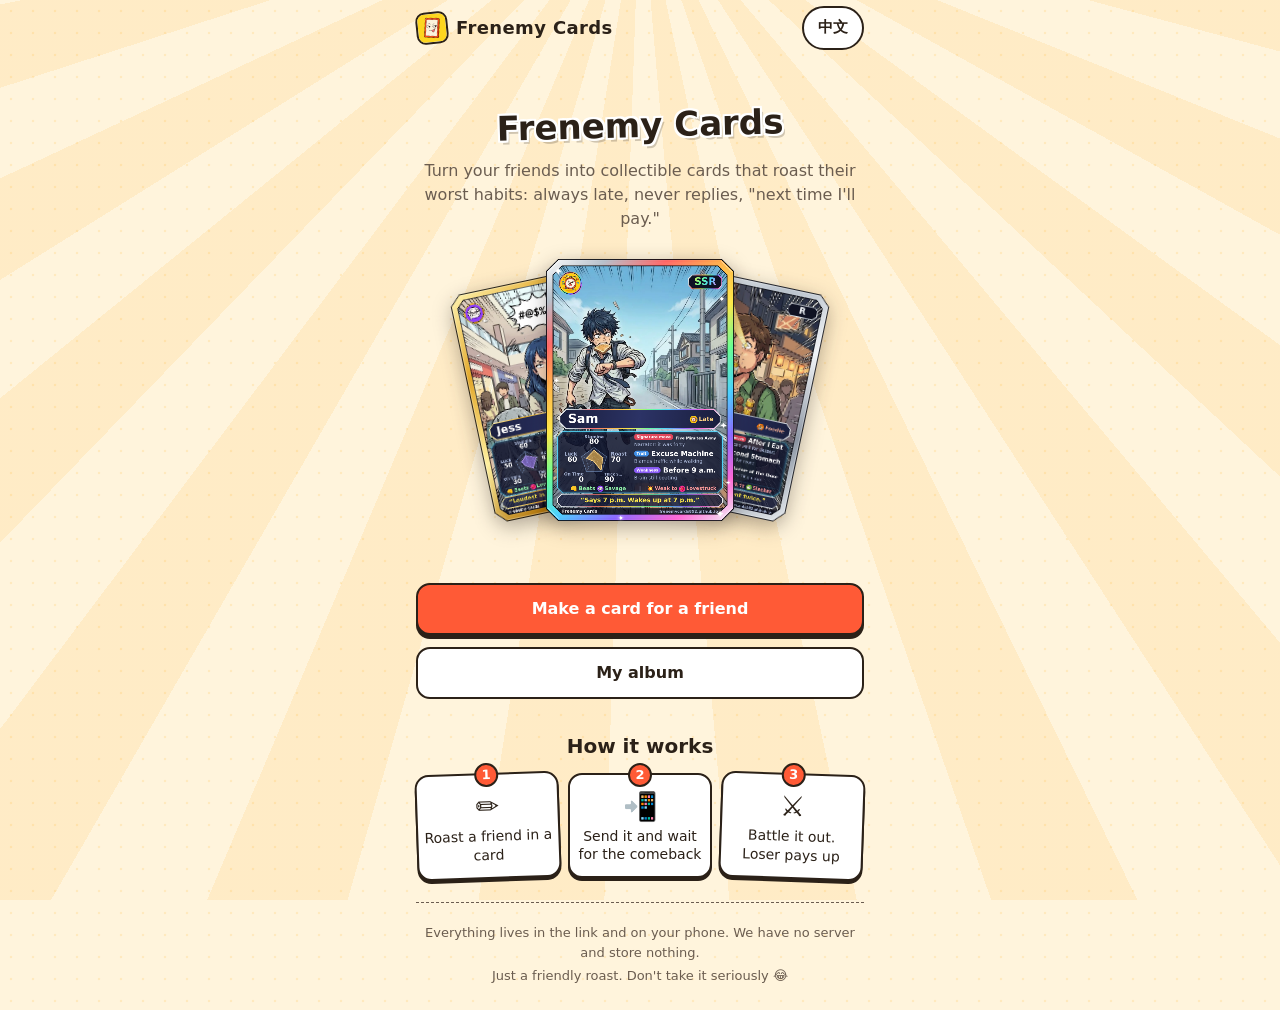
==== commit e906e2f3: "Phase 14a: older-phone support (own link decompressor, no roundRect, :has fallback), light-only colo" ====
--- a/docs/index.html
+++ b/docs/index.html
@@ -4,6 +4,8 @@
   <meta charset="utf-8">
   <meta name="viewport" content="width=device-width, initial-scale=1, viewport-fit=cover">
   <meta name="theme-color" content="#fff4dc">
+  <!-- Light design only: stops Android "auto dark" modes from repainting the page. -->
+  <meta name="color-scheme" content="only light">
   <link rel="icon" type="image/png" sizes="32x32" href="assets/icons/favicon-32.png">
   <link rel="icon" type="image/png" sizes="192x192" href="assets/icons/icon-192.png">
   <link rel="apple-touch-icon" href="assets/icons/apple-touch-icon.png">
--- a/docs/css/styles.css
+++ b/docs/css/styles.css
@@ -1,5 +1,6 @@
 /* Base tokens (placeholder palette; final visual design comes in Phase 12) */
 :root {
+  color-scheme: only light;
   --bg: #fff4dc;
   --surface: #ffffff;
   --text: #2b2118;
@@ -415,6 +416,19 @@
   outline-offset: 2px;
 }
 
+/* Browsers without :has() (Chrome < 105, iOS < 15.4): mark the chosen option's title instead. */
+@supports not selector(:has(a)) {
+  .option input:checked + .option-body .option-title {
+    text-decoration: underline 4px var(--accent);
+    text-underline-offset: 5px;
+  }
+
+  .option:focus-within {
+    outline: 3px solid var(--accent);
+    outline-offset: 2px;
+  }
+}
+
 .option-body {
   display: grid;
 }
@@ -889,53 +903,174 @@
   grid-template-columns: minmax(0, 1fr);
   place-items: center;
   min-height: 480px;
-  overflow: hidden; /* the flash grows past the edges; keep it inside */
+  /* Visible: the torn strip and the flung pack travel past the stage. Sideways page scroll is
+     still blocked by html/body (overflow-x clip). */
+  overflow: visible;
 }
 
 .reveal-stage > * {
   grid-area: 1 / 1;
 }
 
+/* Booster pack (pack.js): foil body with crimped seals and a tear strip along the top.
+   --tear (0–1) lifts the strip as a finger swipes along the dotted line. */
 .pack {
-  display: grid;
-  place-content: center;
-  gap: 6px;
+  --tear: 0;
+  position: relative;
+  z-index: 1;
   width: 220px;
   height: 308px;
-  border: 3px solid var(--border);
-  border-radius: 18px;
-  background: linear-gradient(135deg, #1a1f3d, #4a4f9a 45%, #8f6bff 55%, #1a1f3d);
-  box-shadow: 0 8px 0 var(--border);
+  padding: 0;
+  border: 0;
+  background: none;
   color: #ffffff;
   font: inherit;
   cursor: pointer;
+  touch-action: pan-y; /* sideways swipes tear; up and down still scroll */
+  -webkit-user-select: none;
+  user-select: none;
+  filter: drop-shadow(0 6px 0 rgba(43, 33, 24, 0.9)) drop-shadow(0 14px 18px rgba(43, 33, 24, 0.25));
   animation: pack-wobble 1.6s ease-in-out infinite;
+}
+
+.pack.dragging,
+.pack.torn {
+  animation: none;
+}
+
+.pack-body,
+.pack-strip {
+  background:
+    linear-gradient(115deg, transparent 30%, rgba(255, 255, 255, 0.35) 38%, transparent 46%),
+    linear-gradient(135deg, #1a1f3d, #4a4f9a 40%, #8f6bff 52%, #ff6bd6 60%, #1a1f3d);
+  background-size: 100% 100%, 100% 308px;
+}
+
+.pack-body {
+  position: absolute;
+  left: 0;
+  right: 0;
+  bottom: 0;
+  display: grid;
+  place-content: center;
+  justify-items: center;
+  gap: 6px;
+  background-position: 0 0, 0 -52px; /* continues the strip's foil below the seam */
+}
+
+/* --tear is registered so it can animate: a tap (or a swipe let go past halfway) rolls the
+   strip the rest of the way on its own. */
+@property --tear {
+  syntax: "<number>";
+  inherits: true;
+  initial-value: 0;
+}
+
+.pack {
+  transition: --tear 0.45s cubic-bezier(0.3, 0.7, 0.3, 1);
+}
+
+.pack.dragging {
+  transition: none;
+}
+
+/* Peeling the strip like tape: right of the tear it stays sealed; left of the tear the
+   torn-off flap is hinged at the tear point and folds over to the right — a little lifted
+   at first, folded over by halfway, fully over at the end — then flies off to the right. */
+.pack-sealed,
+.pack-flap {
+  position: absolute;
+  top: 0;
+  left: 0;
+}
+
+.pack-sealed {
+  right: 0;
+  clip-path: inset(0 0 0 calc(var(--tear) * 100%));
+}
+
+.pack-flap {
+  z-index: 2;
+  width: calc(var(--tear) * 100%);
+  overflow: hidden;
+  transform-origin: 100% 50%;
+  /* 0 → 50%: from a slight lift to folded flat over the sealed half; 50% → 100%: the longer
+     flap rises back to ~100° (nearly upright) so it does not hang out past the pack. */
+  transform: perspective(500px) rotateY(calc((min(175, 35 + var(--tear) * 280) - max(0, var(--tear) - 0.5) * 150) * 1deg));
+  filter: drop-shadow(3px 4px 3px rgba(0, 0, 0, 0.45));
+}
+
+/* Both pieces show the strip at the pack's full width, lined up with each other. */
+.pack-strip {
+  position: absolute;
+  top: 0;
+  left: 0;
+  width: 220px;
+  height: 100%;
+}
+
+/* The flap's underside (seen once it folds past edge-on) is the paler inside of the foil. */
+.pack-flap .pack-strip {
+  filter: brightness(calc(1 + min(0.5, var(--tear) * 0.8)));
+}
+
+.pack.torn .pack-flap {
+  animation: flap-off 0.35s ease-in 0.45s forwards;
+}
+
+@keyframes flap-off {
+  from { transform: perspective(500px) rotateY(100deg); opacity: 1; }
+  to { transform: perspective(500px) translateX(160px) translateY(-60px) rotateY(100deg) rotateZ(-15deg); opacity: 0; }
+}
+
+/* Dotted tear line, and the white rip under the lifted part */
+.pack-seam {
+  position: absolute;
+  left: 8%;
+  right: 8%;
+  border-top: 2px dashed rgba(255, 255, 255, 0.75);
+}
+
+.pack-rip {
+  position: absolute;
+  left: 0;
+  width: calc(var(--tear) * 100%);
+  height: 4px;
+  margin-top: -2px;
+  background: #ffffff;
+  box-shadow: 0 0 8px #ffffff;
+}
+
+.pack.torn .pack-seam,
+.pack.torn .pack-rip {
+  opacity: 0;
+  transition: opacity 0.2s 0.45s;
+}
+
+.pack-logo {
+  width: 68px;
+  height: 68px;
+  border: 3px solid #ffffff;
+  border-radius: 16px;
+  transform: rotate(-6deg);
 }
 
 .pack-name {
   font-size: 20px;
-  font-weight: 800;
+  font-weight: 900;
+  text-shadow: 0 2px 0 rgba(0, 0, 0, 0.4);
 }
 
 .pack-q {
-  font-size: 110px;
+  font-size: 84px;
   font-weight: 900;
   line-height: 1;
+  text-shadow: 0 4px 0 rgba(0, 0, 0, 0.35);
 }
 
 @keyframes pack-wobble {
   0%, 100% { transform: rotate(-2deg); }
   50% { transform: rotate(2deg) scale(1.03); }
-}
-
-.opening .pack {
-  animation: pack-shake 0.12s linear infinite;
-}
-
-@keyframes pack-shake {
-  0% { transform: translateX(-5px) rotate(-3deg); }
-  50% { transform: translateX(5px) rotate(3deg); }
-  100% { transform: translateX(-5px) rotate(-3deg); }
 }
 
 .reveal-flash {
@@ -1265,7 +1400,7 @@
 
 .chip {
   flex: none;
-  min-height: 36px;
+  min-height: var(--tap); /* 44px finger target */
   padding: 4px 12px;
   border: 2px solid rgba(43, 33, 24, 0.25);
   border-radius: 999px;
@@ -1684,7 +1819,8 @@
   border-color: #fff;
 }
 
-.comic-pill.side-1 .hp-fill {
+.comic-pill.side-1 .hp-fill,
+.comic-pill.side-1 .hp-trail {
   transform-origin: right;
 }
 
@@ -1871,18 +2007,6 @@
   0% { transform: rotate(var(--tilt)); }
   35% { transform: translateX(calc(var(--dir) * -10%)) rotate(calc(var(--dir) * -6deg)); }
   75% { transform: translateX(calc(var(--dir) * 76%)) rotate(calc(var(--dir) * 10deg)) scale(1.12); }
-}
-
-.comic-actor.hurt {
-  transform: translateX(calc(var(--dir) * -14%)) rotate(calc(var(--dir) * -14deg));
-  animation: comic-hurt 0.6s ease-out;
-}
-
-@keyframes comic-hurt {
-  0%, 40% { transform: rotate(var(--tilt)); }
-  55% { transform: translateX(calc(var(--dir) * -22%)) rotate(calc(var(--dir) * -20deg)); }
-  70% { transform: translateX(calc(var(--dir) * -8%)) rotate(calc(var(--dir) * -8deg)); }
-  85% { transform: translateX(calc(var(--dir) * -17%)) rotate(calc(var(--dir) * -16deg)); }
 }
 
 .comic-actor.hurt .comic-card::after,
@@ -2363,7 +2487,7 @@
   rotate: var(--tilt-ax) var(--tilt-ay) 0 var(--tilt-deg);
   transform-style: preserve-3d;
   transition: rotate 0.45s cubic-bezier(0.2, 0.9, 0.3, 1.2);
-  touch-action: pan-y; /* sideways drags spin the card; up and down still scroll the page */
+  touch-action: none; /* drags in every direction turn the card (scroll from outside the card) */
   -webkit-user-select: none;
   user-select: none;
   cursor: grab;
@@ -2380,8 +2504,8 @@
 .card-flip {
   position: relative;
   transform-style: preserve-3d;
-  rotate: 0 1 0 var(--spin);
-  transition: rotate 0.55s cubic-bezier(0.2, 0.9, 0.3, 1.15);
+  transform: rotateX(var(--spin-x, 0deg)) rotateY(var(--spin, 0deg));
+  transition: transform 0.55s cubic-bezier(0.2, 0.9, 0.3, 1.15);
 }
 
 .spinning .card-flip {
@@ -2458,9 +2582,13 @@
 }
 
 @media (prefers-reduced-motion: reduce) {
-  .tilt,
+  .tilt {
+    rotate: none;
+    transition: none;
+  }
+
   .card-flip {
-    rotate: none;
+    transform: none;
     transition: none;
   }
 
@@ -2534,3 +2662,651 @@
     animation: none;
   }
 }
+
+/* ---------- 12h: entrances, feedback, aura ---------- */
+
+/* Big card: squeeze a little while pressed; darken edge-on during a turn. */
+.tilt {
+  scale: 1;
+  will-change: transform;
+}
+
+.tilt.pressed {
+  scale: 0.98;
+  transition: rotate 0.45s cubic-bezier(0.2, 0.9, 0.3, 1.2), scale 0.15s ease-out;
+}
+
+.tilt:not(.pressed) {
+  transition: rotate 0.45s cubic-bezier(0.2, 0.9, 0.3, 1.2), scale 0.2s cubic-bezier(0.2, 0.9, 0.3, 1.4);
+}
+
+.tilt.tilting {
+  transition: rotate 0.08s linear, scale 0.15s ease-out;
+}
+
+.card-face {
+  filter: brightness(calc(1 - var(--shade, 0)));
+  transition: filter 0.55s ease-out;
+}
+
+.spinning .card-face {
+  transition: none;
+}
+
+.flipping .card-face {
+  animation: flip-shade 0.55s ease-in-out;
+}
+
+@keyframes flip-shade {
+  0%, 100% { filter: brightness(1); }
+  50% { filter: brightness(0.55); }
+}
+
+/* Pack opening: shockwave rings in the type's colour (config.rarity.frames.<r>.aura). */
+.aura-ring {
+  width: min(90%, 320px);
+  aspect-ratio: 1;
+  border: 6px solid var(--aura);
+  border-radius: 50%;
+  box-shadow: 0 0 24px var(--aura), inset 0 0 24px var(--aura);
+  opacity: 0;
+  pointer-events: none;
+}
+
+.revealed .aura-ring {
+  /* After the flash (0.8 s), the rings spread slowly, one after another. */
+  /* "forwards", not "both": hidden while waiting, so nothing shows during the flash. */
+  animation: aura-pulse 2s cubic-bezier(0.15, 0.6, 0.3, 1) calc(0.8s + var(--i) * 0.45s) forwards;
+}
+
+@keyframes aura-pulse {
+  0% { opacity: 0.9; transform: scale(0.35); }
+  100% { opacity: 0; transform: scale(1.7); }
+}
+
+/* Home: example cards are dealt in, one after another, and land with a bounce. */
+.home-fan-card {
+  animation: deal-in 0.6s cubic-bezier(0.175, 0.885, 0.32, 1.275) both;
+}
+
+.home-fan-card.right { animation-delay: 0.12s; }
+
+.home-fan-card.front {
+  animation: deal-in 0.6s cubic-bezier(0.175, 0.885, 0.32, 1.275) 0.24s both, card-float 4s ease-in-out 0.9s infinite;
+}
+
+/* Uses translate/scale (not transform) so each card keeps its own fan rotation. */
+@keyframes deal-in {
+  0% { opacity: 0; translate: 0 120px; scale: 0.8; }
+  80% { opacity: 1; translate: 0 -10px; scale: 1.04; }
+  100% { opacity: 1; translate: 0 0; scale: 1; }
+}
+
+/* Album and card pickers: thumbnails drop in one by one; hover lifts with a glow in the
+   card's type colour (mouse only: on touch it would stay stuck up); press squeezes. */
+.card-pick {
+  animation: drop-in 0.5s cubic-bezier(0.175, 0.885, 0.32, 1.275) calc(var(--n, 0) * 0.04s) both;
+  transition: translate 0.2s ease-out, scale 0.15s ease-out, box-shadow 0.2s ease-out, border-color 0.2s;
+}
+
+@keyframes drop-in {
+  0% { opacity: 0; translate: 0 -24px; rotate: -4deg; }
+  100% { opacity: 1; translate: 0 0; rotate: 0deg; }
+}
+
+@media (hover: hover) {
+  .card-pick:hover {
+    translate: 0 -10px;
+    border-color: var(--accent);
+    box-shadow: 0 14px 24px rgba(43, 33, 24, 0.25), 0 0 16px var(--accent);
+  }
+}
+
+.card-pick:active {
+  scale: 0.97;
+}
+
+/* Buttons: a ripple spreads from where the finger lands (main.js adds the span). */
+.btn {
+  position: relative;
+  overflow: hidden;
+  isolation: isolate;
+}
+
+.ripple {
+  position: absolute;
+  z-index: -1;
+  width: 20px;
+  height: 20px;
+  margin: -10px 0 0 -10px;
+  border-radius: 50%;
+  background: currentColor;
+  opacity: 0.25;
+  pointer-events: none;
+  animation: ripple 0.5s ease-out forwards;
+}
+
+@keyframes ripple {
+  to { opacity: 0; transform: scale(var(--ripple-scale, 30)); }
+}
+
+/* Page change: the old page fades up and out quickly before the new one pops in. */
+.view.leaving > section {
+  opacity: 0;
+  translate: 0 -8px;
+  transition: opacity 0.12s ease-in, translate 0.12s ease-in;
+}
+
+@media (prefers-reduced-motion: reduce) {
+  .home-fan-card,
+  .home-fan-card.front,
+  .card-pick,
+  .aura-ring,
+  .ripple,
+  .flipping .card-face {
+    animation: none;
+  }
+
+  .card-pick,
+  .view.leaving > section {
+    transition: none;
+  }
+}
+
+/* ---------- 12i: battle impact ---------- */
+
+/* Two-layer Stamina bar: green drops at once, the red trail drains after a beat. */
+.comic .hp-bar {
+  position: relative;
+}
+
+.comic .hp-fill,
+.hp-trail {
+  position: absolute;
+  inset: 0;
+  display: block;
+  transform-origin: left;
+}
+
+.hp-trail {
+  background: #ff4d4f;
+  transition: transform 0.6s ease-in 0.3s;
+}
+
+.hp-trail.instant {
+  transition: none;
+}
+
+.comic .hp-fill {
+  transition: transform 0.15s ease-out;
+}
+
+/* Hit card: thrown back ~15° with a twist, then springs back; red flash on impact. */
+.comic-actor.hurt {
+  transform: translateX(calc(var(--dir) * -4%)) rotate(var(--tilt));
+  animation: comic-hurt 0.75s ease-out;
+}
+
+@keyframes comic-hurt {
+  0%, 38% { transform: rotate(var(--tilt)); }
+  48% { transform: translateX(calc(var(--dir) * -20%)) rotate(calc(var(--dir) * -18deg)) skewX(calc(var(--dir) * 8deg)) scale(0.95); }
+  62% { transform: translateX(calc(var(--dir) * 3%)) rotate(calc(var(--dir) * 4deg)) skewX(calc(var(--dir) * -3deg)); }
+  78% { transform: translateX(calc(var(--dir) * -7%)) rotate(calc(var(--dir) * -6deg)); }
+  100% { transform: translateX(calc(var(--dir) * -4%)) rotate(var(--tilt)); }
+}
+
+/* Critical hit: the battle area jolts quickly. */
+.comic-arena.shake {
+  animation: screen-shake 0.22s linear 0.28s;
+}
+
+@keyframes screen-shake {
+  0%, 100% { translate: 0 0; }
+  20% { translate: -7px 3px; }
+  40% { translate: 6px -4px; }
+  60% { translate: -5px -2px; }
+  80% { translate: 4px 3px; }
+}
+
+/* Comic sound-effect word beside the card that gets hit. */
+.comic-sfx {
+  position: absolute;
+  top: 64%;
+  z-index: 3;
+  font-size: clamp(30px, 10vw, 48px);
+  font-style: italic;
+  font-weight: 900;
+  line-height: 1;
+  color: #ffe94d;
+  -webkit-text-stroke: 3px #1a0f2e;
+  paint-order: stroke fill;
+  text-shadow: 4px 4px 0 #ff4d4f;
+  white-space: nowrap;
+  animation: sfx-pop 0.5s cubic-bezier(0.2, 1.4, 0.4, 1) 0.3s both;
+}
+
+.comic-sfx.at-0 { left: 1%; rotate: -14deg; }
+.comic-sfx.at-1 { right: 1%; rotate: 14deg; }
+
+.comic-sfx.crit {
+  font-size: clamp(36px, 13vw, 62px);
+  color: #ffffff;
+  text-shadow: 5px 5px 0 #e8262d;
+}
+
+.comic-sfx.miss {
+  top: 58%;
+  font-size: clamp(24px, 8vw, 36px);
+  color: #cfe9ff;
+  text-shadow: 3px 3px 0 #4f7cff;
+}
+
+@keyframes sfx-pop {
+  0% { opacity: 0; scale: 0.2; }
+  60% { opacity: 1; scale: 1.3; }
+  100% { opacity: 1; scale: 1; }
+}
+
+/* Final blow: freeze frame, a black-and-red slash, the loser's half in grey screentone. */
+.comic-stage.frozen * {
+  animation-play-state: paused !important;
+}
+
+.comic-split {
+  position: absolute;
+  inset: 0;
+  overflow: hidden; /* the slash and grey half stay inside the stage */
+  z-index: 2;
+  pointer-events: none;
+}
+
+.comic-split-grey {
+  position: absolute;
+  inset: 0;
+  -webkit-backdrop-filter: grayscale(1) contrast(1.1);
+  backdrop-filter: grayscale(1) contrast(1.1);
+  background: radial-gradient(rgba(0, 0, 0, 0.22) 1.2px, transparent 1.6px) 0 0 / 7px 7px;
+  animation: split-in 0.25s ease-out both;
+}
+
+.comic-split.loser-0 .comic-split-grey { clip-path: polygon(0 0, 58% 0, 42% 100%, 0 100%); }
+.comic-split.loser-1 .comic-split-grey { clip-path: polygon(58% 0, 100% 0, 100% 100%, 42% 100%); }
+
+.comic-split-slash {
+  position: absolute;
+  top: -10%;
+  left: 50%;
+  width: 14px;
+  height: 120%;
+  margin-left: -7px;
+  background: linear-gradient(90deg, #1a0f2e 0 35%, #e8262d 35% 65%, #1a0f2e 65%);
+  box-shadow: 0 0 18px rgba(232, 38, 45, 0.8);
+  rotate: 9deg;
+  transform-origin: top;
+  animation: slash-in 0.2s ease-out both;
+}
+
+@keyframes split-in {
+  from { opacity: 0; }
+}
+
+@keyframes slash-in {
+  from { scale: 1 0; }
+}
+
+/* Loser's card: comic cracks and brush slashes over the lower part (the head stays clear,
+   it may carry a friend's photo). */
+.comic-actor.ko .comic-card::before,
+.comic-actor.lose .comic-card::before {
+  content: "";
+  position: absolute;
+  inset: 42% 0 0;
+  z-index: 1;
+  background: url("data:image/svg+xml,%3Csvg xmlns='http://www.w3.org/2000/svg' viewBox='0 0 100 100' fill='none' stroke-linecap='round' stroke-linejoin='round'%3E%3Cg stroke='%231a0f2e' stroke-width='5'%3E%3Cpath d='M8 6 L30 30 L24 46 L44 62 L38 80 L56 96'/%3E%3Cpath d='M30 30 L52 26 L70 40'/%3E%3Cpath d='M44 62 L66 58 L90 76'/%3E%3C/g%3E%3Cg stroke='%23ffffff' stroke-width='2'%3E%3Cpath d='M8 6 L30 30 L24 46 L44 62 L38 80 L56 96'/%3E%3Cpath d='M30 30 L52 26 L70 40'/%3E%3Cpath d='M44 62 L66 58 L90 76'/%3E%3C/g%3E%3Cg stroke='rgba(26,15,46,0.55)' stroke-width='7'%3E%3Cpath d='M62 8 L96 34'/%3E%3Cpath d='M70 6 L98 26'/%3E%3C/g%3E%3C/svg%3E") center / 100% 100% no-repeat;
+  animation: crack-in 0.3s ease-out 0.35s both;
+}
+
+@keyframes crack-in {
+  from { opacity: 0; scale: 0.6; }
+}
+
+@media (prefers-reduced-motion: reduce) {
+  .hp-trail {
+    transition: none;
+  }
+
+  .comic-arena.shake {
+    animation: none;
+  }
+}
+
+/* Swipe guide: a white arrow sliding left → right along the tear line, again and again,
+   until the user starts tearing. */
+.pack-hint {
+  position: absolute;
+  left: 8%;
+  z-index: 3;
+  width: 34px;
+  height: 4px;
+  margin-top: -2px;
+  border-radius: 2px;
+  background: #ffffff;
+  box-shadow: 0 0 10px rgba(255, 255, 255, 0.9);
+  pointer-events: none;
+  animation: pack-hint 1.6s ease-in-out 0.6s infinite both;
+}
+
+.pack-hint::after {
+  content: "";
+  position: absolute;
+  top: 50%;
+  right: -4px;
+  width: 14px;
+  height: 14px;
+  border-top: 4px solid #ffffff;
+  border-right: 4px solid #ffffff;
+  border-radius: 2px;
+  transform: translateY(-50%) rotate(45deg);
+}
+
+@keyframes pack-hint {
+  0% { opacity: 0; translate: 0 0; }
+  15% { opacity: 1; }
+  75% { opacity: 1; translate: 130px 0; }
+  100% { opacity: 0; translate: 140px 0; }
+}
+
+.pack.dragging .pack-hint,
+.pack.torn .pack-hint {
+  display: none;
+}
+
+@media (prefers-reduced-motion: reduce) {
+  .pack-hint {
+    animation: none;
+  }
+}
+
+/* Pack opening: the aura rings repeat, and the card's glint / SSR holo sweep take turns with
+   them in one shared 4.5 s cycle, so they never overlap (and the first rings wait for the
+   0.8 s flash). In each cycle: rings 0.8–3.7 s (0.45 s apart), then the glint 3.9–4.8 s and
+   the holo sweep 3.8–5.2 s. All start together when the card is revealed. */
+.pack-reveal .aura-ring {
+  animation: none;
+}
+
+.pack-reveal.revealed .aura-ring {
+  animation: aura-cycle 4.5s cubic-bezier(0.15, 0.6, 0.3, 1) calc(0.8s + var(--i) * 0.45s) infinite;
+}
+
+@keyframes aura-cycle {
+  0% { opacity: 0.9; transform: scale(0.35); }
+  44% { opacity: 0; transform: scale(1.7); }
+  100% { opacity: 0; transform: scale(1.7); }
+}
+
+.pack-reveal:not(.revealed) .card-glint,
+.pack-reveal:not(.revealed) .holo-shine {
+  animation: none;
+  opacity: 0;
+}
+
+.pack-reveal.revealed .card-glint {
+  animation: glint-cycle 4.5s ease-in-out 3.9s infinite;
+}
+
+@keyframes glint-cycle {
+  0% { background-position: 160% 0; }
+  20%, 100% { background-position: -60% 0; }
+}
+
+.pack-reveal.revealed .holo-shine {
+  opacity: 0; /* hidden between sweeps and while waiting for its turn */
+  animation: holo-cycle 4.5s linear 3.8s infinite;
+}
+
+@keyframes holo-cycle {
+  0% { opacity: 1; transform: translateX(-35%); }
+  31% { opacity: 1; transform: translateX(35%); }
+  32%, 100% { opacity: 0; transform: translateX(35%); }
+}
+
+@media (prefers-reduced-motion: reduce) {
+  .pack-reveal.revealed .aura-ring,
+  .pack-reveal.revealed .card-glint,
+  .pack-reveal.revealed .holo-shine {
+    animation: none;
+  }
+}
+
+/* ---------- 12j: signature move sequence (comicbattle.js → ultIntro / ultImpact) ---------- */
+
+/* Background: the scene goes dark and radial speed lines in the type colour take over. */
+.comic-speed {
+  position: absolute;
+  inset: -20%;
+  opacity: 0;
+  background:
+    repeating-conic-gradient(from 0deg at 50% 50%, rgba(255, 255, 255, 0.55) 0deg 1.2deg, transparent 1.2deg 7deg),
+    radial-gradient(circle at 50% 50%, transparent 18%, var(--ult, #ff5a36) 75%);
+  transition: opacity 0.2s ease-out;
+}
+
+.battle-backdrop.ult .comic-speed {
+  opacity: 0.85;
+  animation: speed-spin 1.2s linear infinite;
+}
+
+.comic-scene {
+  transition: filter 0.2s ease-out;
+}
+
+.battle-backdrop.ult .comic-scene {
+  filter: blur(2px) brightness(0.25);
+}
+
+@keyframes speed-spin {
+  to { rotate: 7deg; }
+}
+
+/* Cut-in banner: a slanted strip in the type colour sweeps across with the face and move name. */
+.ult-cutin {
+  position: fixed;
+  top: 30%;
+  left: -10vw; /* wider than the screen so the tilted ends never show a gap */
+  z-index: 80;
+  display: flex;
+  align-items: center;
+  justify-content: center;
+  gap: 16px;
+  width: 120vw;
+  height: 150px;
+  padding: 0 20px;
+  background:
+    linear-gradient(90deg, transparent 0 8%, rgba(255, 255, 255, 0.25) 8% 9%, transparent 9%),
+    var(--ult);
+  border-top: 5px solid #ffffff;
+  border-bottom: 5px solid #1a0f2e;
+  box-shadow: 0 0 30px var(--ult), 0 10px 0 rgba(26, 15, 46, 0.6);
+  rotate: -6deg;
+  pointer-events: none;
+  animation: cutin-left 0.6s cubic-bezier(0.22, 1, 0.36, 1) both;
+}
+
+.ult-cutin.from-1 {
+  flex-direction: row-reverse;
+  rotate: 6deg;
+  animation-name: cutin-right;
+}
+
+@keyframes cutin-left {
+  0% { translate: -110% 0; }
+  35%, 72% { translate: 0 0; }
+  100% { translate: 110% 0; }
+}
+
+@keyframes cutin-right {
+  0% { translate: 110% 0; }
+  35%, 72% { translate: 0 0; }
+  100% { translate: -110% 0; }
+}
+
+.ult-face {
+  position: relative;
+  flex: none;
+  width: 120px;
+  height: 120px;
+  overflow: hidden;
+  border: 4px solid #ffffff;
+  border-radius: 14px;
+  background: #1a0f2e;
+  box-shadow: 0 0 0 3px #1a0f2e;
+}
+
+.ult-face img {
+  position: absolute;
+  max-width: none;
+}
+
+.ult-face img.whole {
+  inset: 0;
+  width: 100%;
+  height: 100%;
+  object-fit: cover;
+}
+
+.ult-name {
+  max-width: 60%;
+  font-size: clamp(26px, 8vw, 40px);
+  font-style: italic;
+  font-weight: 900;
+  line-height: 1.1;
+  color: #ffffff;
+  -webkit-text-stroke: 3px #1a0f2e;
+  paint-order: stroke fill;
+  text-shadow: 4px 4px 0 #1a0f2e;
+}
+
+/* Charge: the card grows, trembles and glows in its type colour while sparks float up. */
+.comic-actor.charging {
+  z-index: 2;
+  scale: 1.1;
+  filter: drop-shadow(0 0 10px var(--ult)) drop-shadow(0 0 24px var(--ult));
+  animation: ult-charge 0.08s linear infinite;
+}
+
+@keyframes ult-charge {
+  0%, 100% { translate: 0 0; }
+  25% { translate: -3px 2px; }
+  50% { translate: 3px -2px; }
+  75% { translate: -2px -3px; }
+}
+
+.ult-particles {
+  position: absolute;
+  inset: 0;
+  pointer-events: none;
+}
+
+.ult-particles i {
+  position: absolute;
+  bottom: 8%;
+  left: calc(8% + var(--i) * 11%);
+  width: 8px;
+  height: 8px;
+  border-radius: 50%;
+  background: #ffffff;
+  box-shadow: 0 0 8px var(--ult), 0 0 14px var(--ult);
+  animation: ult-rise 0.6s ease-out calc(var(--i) * 0.06s) infinite both;
+}
+
+@keyframes ult-rise {
+  from { opacity: 1; translate: 0 0; }
+  to { opacity: 0; translate: 0 -160px; }
+}
+
+/* Non-hitting moves (heal, freeze…): a burst of type-coloured light on the user instead. */
+.comic-actor.ult-glow {
+  filter: drop-shadow(0 0 14px var(--ult)) drop-shadow(0 0 30px var(--ult));
+}
+
+/* Signature strike: ghost trail on the lunge, white flash, heavy shake, oversized effects. */
+.comic-actor.ult-lunge {
+  filter:
+    drop-shadow(calc(var(--dir) * -28px) 0 0 rgba(255, 255, 255, 0.35))
+    drop-shadow(calc(var(--dir) * -56px) 0 0 rgba(255, 255, 255, 0.18));
+}
+
+.ult-flash {
+  position: fixed;
+  inset: 0;
+  z-index: 90;
+  background: #ffffff;
+  opacity: 0;
+  pointer-events: none;
+  animation: ult-flash 0.16s ease-out 0.28s;
+}
+
+@keyframes ult-flash {
+  0% { opacity: 0; }
+  30% { opacity: 0.8; }
+  100% { opacity: 0; }
+}
+
+.comic-arena.ult-hit {
+  animation: heavy-shake 0.32s linear 0.28s;
+}
+
+@keyframes heavy-shake {
+  0%, 100% { translate: 0 0; rotate: 0deg; }
+  15% { translate: -12px 6px; rotate: -1.2deg; }
+  30% { translate: 10px -8px; rotate: 1deg; }
+  45% { translate: -9px -5px; rotate: -0.8deg; }
+  60% { translate: 8px 7px; rotate: 0.8deg; }
+  80% { translate: -4px 3px; rotate: -0.4deg; }
+}
+
+.ult-hit .comic-burst {
+  width: 52%;
+}
+
+.ult-hit .comic-burst span {
+  font-size: clamp(26px, 8.4vw, 42px);
+}
+
+.ult-hit .comic-sfx {
+  font-size: clamp(46px, 16vw, 78px);
+  rotate: -18deg;
+}
+
+.ult-hit .comic-sfx.at-1 {
+  rotate: 18deg;
+}
+
+@media (prefers-reduced-motion: reduce) {
+  .ult-cutin,
+  .ult-flash,
+  .ult-particles {
+    display: none;
+  }
+
+  .battle-backdrop.ult .comic-speed,
+  .comic-arena.ult-hit,
+  .comic-actor.charging {
+    animation: none;
+  }
+}
+
+/* Pack opening: the whole page takes the tap / sideways swipe (pack.js → listen). Up-and-down
+   swipes still scroll. The hidden result buttons can't be pressed until the card is out. */
+.pack-surface {
+  touch-action: pan-y;
+  cursor: pointer;
+  -webkit-user-select: none;
+  user-select: none;
+}
+
+.reveal:not(.revealed) .reveal-reaction,
+.reveal:not(.revealed) .reveal-actions {
+  pointer-events: none;
+}
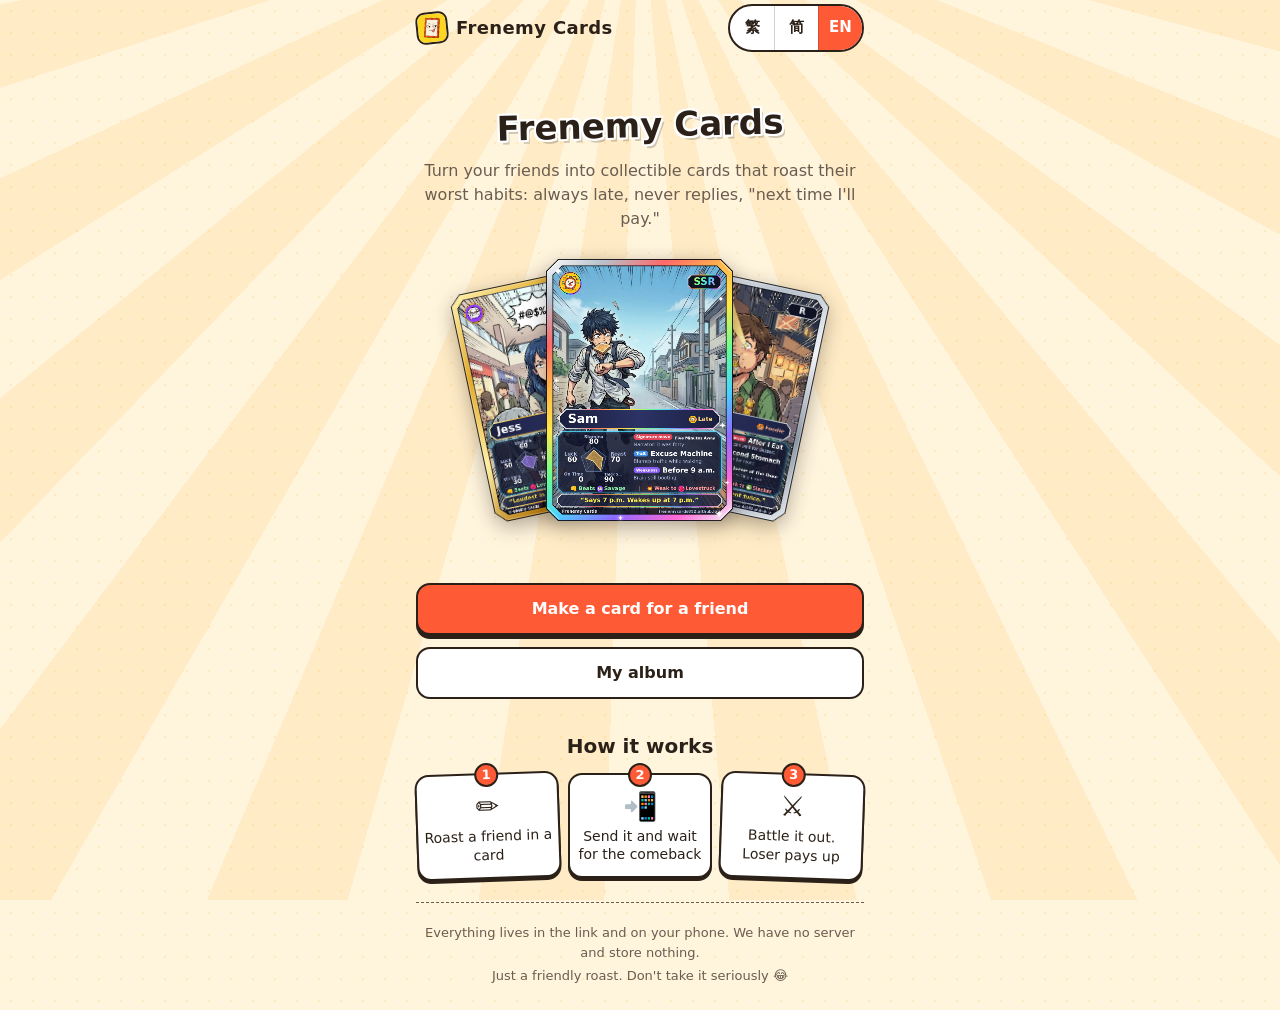
==== commit a2b85324: "Simplified Chinese step 1: zh-CN language, 繁|简|EN switch, fonts zh-CN text files are placeholders co" ====
--- a/docs/index.html
+++ b/docs/index.html
@@ -43,8 +43,7 @@
   <div class="shell">
     <header class="topbar">
       <a class="brand" href="#/"><img class="brand-icon" src="assets/icons/icon-192.png" alt="" width="32" height="32"><span data-i18n="app.name"></span></a>
-      <button class="lang-btn" type="button" id="lang-btn"
-              data-i18n="lang.switch" data-i18n-aria-label="lang.switchLabel"></button>
+      <div class="lang-switch" id="lang-switch" role="group" data-i18n-aria-label="lang.groupLabel"></div>
     </header>
 
     <main id="app" class="view" tabindex="-1"></main>
--- a/docs/css/styles.css
+++ b/docs/css/styles.css
@@ -12,6 +12,11 @@
   --tap: 44px;
   --col: 480px;
   --font: system-ui, -apple-system, "Segoe UI", "PingFang HK", "Microsoft JhengHei", "Noto Sans TC", sans-serif;
+}
+
+/* Simplified Chinese: fonts with mainland character shapes first. */
+:root:lang(zh-CN) {
+  --font: system-ui, -apple-system, "Segoe UI", "PingFang SC", "Microsoft YaHei", "Noto Sans SC", sans-serif;
 }
 
 *,
@@ -106,6 +111,19 @@
   letter-spacing: 0.02em;
   color: var(--text);
   text-decoration: none;
+  white-space: nowrap;
+}
+
+/* Very narrow phones: the logo alone, so the name and the language switch never collide
+   (the name is still read out by screen readers). */
+@media (max-width: 359px) {
+  .brand span {
+    position: absolute;
+    width: 1px;
+    height: 1px;
+    overflow: hidden;
+    clip-path: inset(50%);
+  }
 }
 
 .brand-icon {
@@ -116,18 +134,36 @@
   transform: rotate(-6deg);
 }
 
-.lang-btn {
-  min-width: var(--tap);
-  min-height: var(--tap);
-  padding: 0 14px;
+/* Language switch: three joined pill buttons, the current language filled in. */
+.lang-switch {
+  display: flex;
+  flex-shrink: 0;
   border: 2px solid var(--border);
   border-radius: 999px;
   background: var(--surface);
+  overflow: hidden;
+}
+
+.lang-option {
+  min-width: var(--tap);
+  min-height: var(--tap);
+  padding: 0 8px;
+  border: 0;
+  background: none;
   color: var(--text);
   font: inherit;
   font-size: 15px;
-  font-weight: 600;
+  font-weight: 700;
   cursor: pointer;
+}
+
+.lang-option + .lang-option {
+  border-left: 1px solid rgba(43, 33, 24, 0.2);
+}
+
+.lang-option[aria-pressed="true"] {
+  background: var(--primary);
+  color: var(--primary-text);
 }
 
 .view {
@@ -3310,3 +3346,239 @@
 .reveal:not(.revealed) .reveal-actions {
   pointer-events: none;
 }
+
+/* Builder: New Year limited characters (types.json → zodiac), a smaller four-across grid. */
+.scene-new-year {
+  margin: 18px 0 8px;
+  font-weight: 800;
+  color: #c0262d;
+}
+
+.zodiac-choices {
+  grid-template-columns: repeat(4, minmax(0, 1fr));
+  gap: 6px;
+}
+
+/* ---- New Year season (main.js adds .new-year to <html>; dates in types.json → zodiac) ---- */
+:root.new-year {
+  --bg: #fbe9de;
+  --primary: #d7261e;
+  --border: #5a1410;
+}
+
+.new-year body {
+  /* Red-paper version of the sticker album: gold dots and soft red-gold rays. */
+  background:
+    radial-gradient(rgba(214, 160, 30, 0.26) 1.4px, transparent 1.6px) 0 0 / 22px 22px,
+    repeating-conic-gradient(from 0deg at 50% -120px, rgba(230, 60, 40, 0.13) 0deg 7deg, rgba(255, 200, 80, 0.12) 7deg 14deg) top center / 100% 900px no-repeat,
+    linear-gradient(180deg, #f8d3c0 0, var(--bg) 420px);
+  background-color: var(--bg);
+}
+
+.new-year.scrolled .topbar {
+  background: rgba(251, 222, 206, 0.66);
+  border-bottom-color: rgba(214, 160, 30, 0.45);
+}
+
+@supports not ((backdrop-filter: blur(1px)) or (-webkit-backdrop-filter: blur(1px))) {
+  .new-year.scrolled .topbar {
+    background: rgba(251, 226, 212, 0.96);
+  }
+}
+
+/* Main buttons: lucky red with a thin gold line inside. */
+.new-year .btn-primary {
+  box-shadow: inset 0 0 0 2px #ffd45a, 0 4px 0 var(--border);
+}
+
+.new-year .home-title {
+  color: #c21a14;
+  text-shadow: 2px 2px 0 #ffd45a;
+}
+
+/* New Year decorations (newyear.js): behind all content, taps pass through. */
+.ny-decor {
+  position: fixed;
+  inset: 0;
+  z-index: -1;
+  overflow: hidden;
+  pointer-events: none;
+}
+
+.ny-lantern {
+  position: absolute;
+  top: env(safe-area-inset-top);
+  transform-origin: 50% 0;
+  animation: ny-swing 3.2s ease-in-out infinite alternate;
+}
+
+.ny-lantern.left {
+  /* Phones: in the left gutter. Wide screens: just outside the column, beside the logo. */
+  left: max(-7px, calc(50% - var(--col) / 2 - 26px));
+}
+
+.ny-lantern.right {
+  right: max(-7px, calc(50% - var(--col) / 2 - 26px));
+  animation-delay: -1.6s;
+}
+
+.ny-lantern svg,
+.ny-fall svg {
+  display: block;
+}
+
+@keyframes ny-swing {
+  from { transform: rotate(-6deg); }
+  to { transform: rotate(6deg); }
+}
+
+.ny-fall {
+  position: absolute;
+  top: 0;
+  left: var(--x);
+  animation: ny-fall var(--d) linear var(--delay) infinite;
+  will-change: transform;
+}
+
+.ny-fall.petal {
+  opacity: 0.85;
+}
+
+.ny-sway {
+  display: block;
+  animation: ny-sway 2.8s ease-in-out infinite alternate;
+}
+
+.ny-sway svg {
+  transform: scale(var(--size));
+}
+
+@keyframes ny-fall {
+  from { transform: translate3d(0, -60px, 0) rotate(0deg); }
+  to { transform: translate3d(0, calc(100vh + 60px), 0) rotate(var(--spin)); }
+}
+
+@keyframes ny-sway {
+  from { transform: translateX(-14px); }
+  to { transform: translateX(14px); }
+}
+
+/* Reduced motion: everything stays still, scattered down the page. */
+@media (prefers-reduced-motion: reduce) {
+  .ny-lantern,
+  .ny-fall,
+  .ny-sway {
+    animation: none;
+  }
+
+  .ny-fall {
+    top: var(--y);
+  }
+}
+
+/* Home: New Year banner (home.js), like a red packet; replaces the make button. */
+.ny-banner {
+  display: grid;
+  gap: 2px;
+  margin: 0;
+  padding: 12px 16px;
+  border: 2px solid var(--border);
+  border-radius: var(--radius);
+  background: linear-gradient(135deg, #e0261c, #b8140f);
+  box-shadow: inset 0 0 0 3px #b8140f, inset 0 0 0 5px #ffd45a, 0 4px 0 var(--border);
+  color: #fff6dc;
+  text-decoration: none;
+  animation: ny-banner-in 0.5s cubic-bezier(0.2, 0.9, 0.3, 1.2) both;
+}
+
+.ny-banner strong {
+  color: #ffd45a;
+  font-size: 19px;
+  font-weight: 900;
+}
+
+.ny-banner span {
+  font-size: 14px;
+}
+
+.ny-banner:active {
+  transform: translateY(2px);
+}
+
+@keyframes ny-banner-in {
+  from { opacity: 0; transform: scale(0.92); }
+  to { opacity: 1; transform: none; }
+}
+
+@media (prefers-reduced-motion: reduce) {
+  .ny-banner {
+    animation: none;
+  }
+}
+
+/* New Year pack (zodiac cards only, pack.js → newYear): red foil with gold dots and shine. */
+.new-year-pack .pack-body,
+.new-year-pack .pack-strip {
+  background:
+    linear-gradient(115deg, transparent 30%, rgba(255, 236, 160, 0.45) 38%, transparent 46%),
+    radial-gradient(rgba(255, 212, 90, 0.55) 1.3px, transparent 1.6px) 0 0 / 14px 14px,
+    linear-gradient(135deg, #8f0f0b, #d7261e 40%, #f0402a 52%, #ff9e3a 60%, #b8140f 72%, #8f0f0b);
+  background-size: 100% 100%, 14px 14px, 100% 308px;
+}
+
+.new-year-pack .pack-body {
+  background-position: 0 0, 0 0, 0 -52px;
+}
+
+.new-year-pack .pack-seam {
+  border-top-color: #fff6dc;
+}
+
+.new-year-pack .pack-name,
+.new-year-pack .pack-q {
+  color: #ffd45a;
+  text-shadow: 0 0 2px #5a1410, 0 0 2px #5a1410, 0 3px 0 #5a1410;
+}
+
+.new-year-pack .pack-logo {
+  border-color: #ffd45a;
+}
+
+/* New Year pack: gold-edged red diamond with the greeting (like a door couplet), name at the bottom. */
+.new-year-pack .pack-wish {
+  display: grid;
+  place-items: center;
+  width: 118px;
+  height: 118px;
+  margin-top: -34px;
+  border: 3px solid #ffd45a;
+  border-radius: 6px;
+  background: #d7261e;
+  box-shadow: 0 0 0 3px #8f0f0b, 0 8px 0 rgba(0, 0, 0, 0.25);
+  transform: rotate(45deg);
+}
+
+.new-year-pack .pack-wish-text {
+  color: #ffd45a;
+  font-size: 34px;
+  font-weight: 900;
+  line-height: 1.15;
+  letter-spacing: 0.08em;
+  text-align: center;
+  white-space: pre-line;
+  text-shadow: 0 2px 0 #5a1410;
+  transform: rotate(-45deg);
+}
+
+:lang(en) .new-year-pack .pack-wish-text {
+  font-size: 19px;
+  letter-spacing: 0;
+}
+
+.new-year-pack .pack-name {
+  position: absolute;
+  left: 0;
+  right: 0;
+  bottom: 24px;
+  text-align: center;
+}
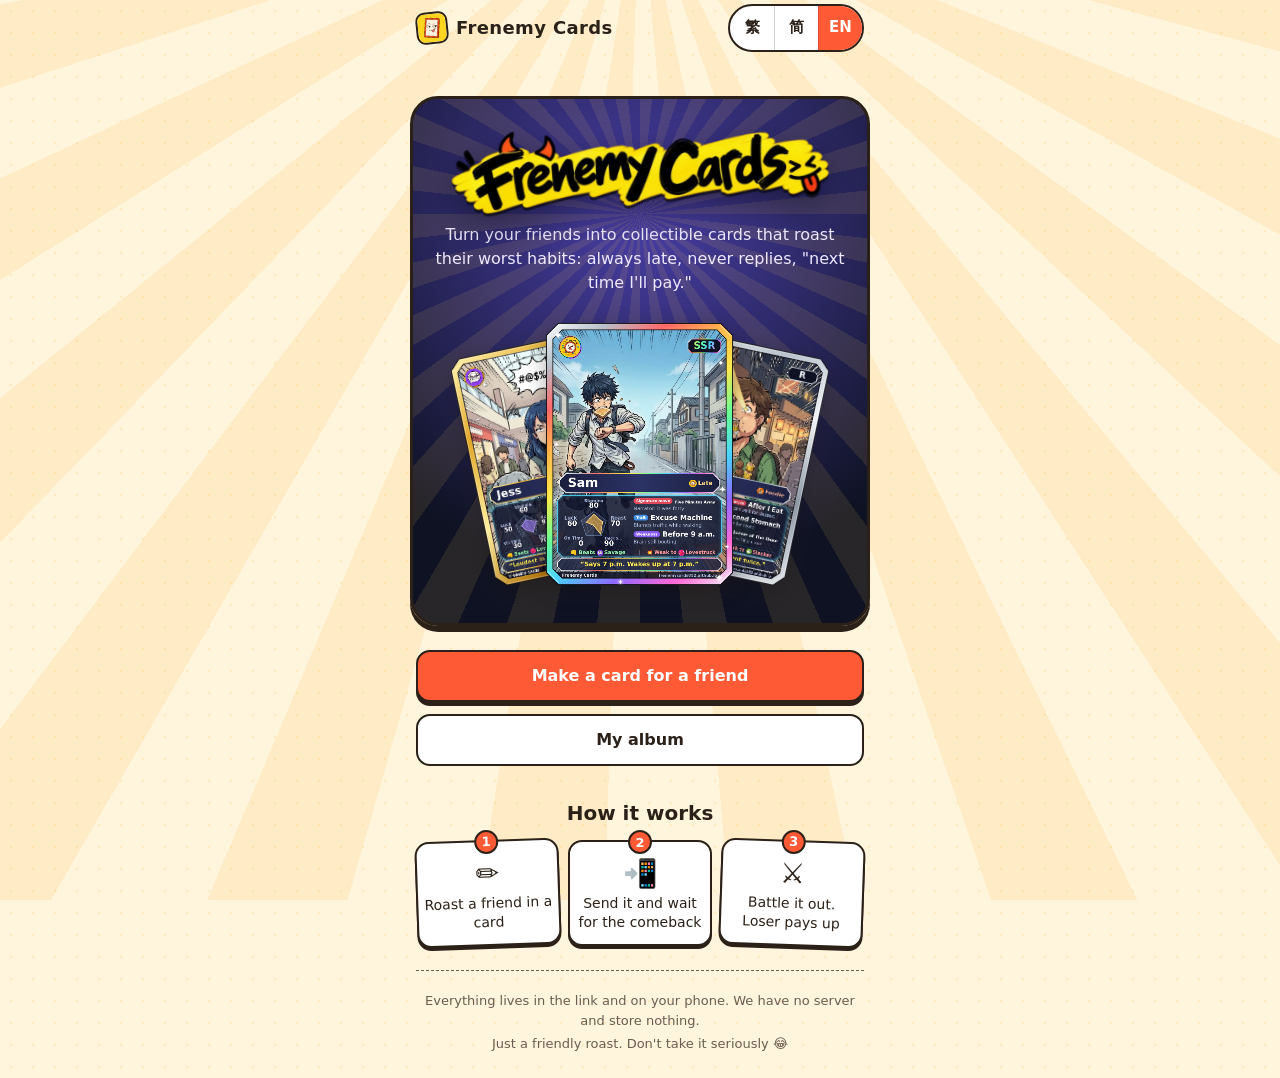
==== commit 6adb8095: "Home: dark stage behind the title and example cards Co-Authored-By: Claude Opus 5.5 <noreply@anthrop" ====
--- a/docs/index.html
+++ b/docs/index.html
@@ -57,9 +57,11 @@
   <!-- View templates: text comes from locale files via data-i18n -->
   <template id="view-home">
     <section class="home">
-      <h1 class="home-title" data-i18n="app.name"></h1>
-      <p class="home-tagline" data-i18n="home.tagline"></p>
-      <div class="home-fan"></div>
+      <div class="home-stage">
+        <h1 class="home-title" data-i18n="app.name"></h1>
+        <p class="home-tagline" data-i18n="home.tagline"></p>
+        <div class="home-fan"></div>
+      </div>
       <div class="actions">
         <a class="btn btn-primary" href="#/make" data-i18n="home.make"></a>
         <a class="btn btn-secondary" href="#/album" data-i18n="home.album"></a>
--- a/docs/css/styles.css
+++ b/docs/css/styles.css
@@ -210,6 +210,14 @@
 
 .home-title {
   font-size: 34px;
+}
+
+/* Hand-lettered title picture (home.js → showTitleLogo). */
+.home-logo {
+  display: block;
+  width: min(100%, 380px);
+  height: auto;
+  margin: 0 auto;
 }
 
 .home-tagline {
@@ -3582,3 +3590,54 @@
   bottom: 24px;
   text-align: center;
 }
+
+/* "Show others" under a short list of choices (builder skills / description, challenge penalties). */
+.btn-more {
+  width: 100%;
+  min-height: var(--tap);
+  margin-top: 10px;
+  padding: 8px 16px;
+  border-style: dashed;
+  font-size: 15px;
+}
+
+/* Home: dark stage behind the title, tagline and example cards, so the bright title picture stands out
+   (night blue like the card back; deep red in the New Year season). */
+.home-stage {
+  margin: -8px -6px 24px;
+  padding: 28px 12px 12px;
+  border: 3px solid var(--border);
+  border-radius: 28px;
+  background:
+    repeating-conic-gradient(from 0deg at 50% 22%, rgba(255, 210, 90, 0.1) 0deg 6deg, transparent 6deg 12deg),
+    radial-gradient(circle at 50% 22%, #4a3fa8, #0f1223 78%);
+  box-shadow: 0 6px 0 var(--border);
+}
+
+.home-stage .home-tagline {
+  color: #efe9ff;
+}
+
+.home-stage .home-fan {
+  margin-bottom: -12px; /* the fan box keeps room below the cards; tighten the stage around them */
+}
+
+/* Text title (shown until the picture loads, or if it cannot load) on the dark stage. */
+.home-stage .home-title {
+  color: #ffd23f;
+  text-shadow: 0 3px 0 #0f1223;
+}
+
+.home-stage .home-logo {
+  filter: drop-shadow(0 3px 0 rgba(0, 0, 0, 0.6)) drop-shadow(0 10px 18px rgba(0, 0, 0, 0.45));
+}
+
+.new-year .home-stage {
+  background:
+    repeating-conic-gradient(from 0deg at 50% 22%, rgba(255, 212, 90, 0.14) 0deg 6deg, transparent 6deg 12deg),
+    radial-gradient(circle at 50% 22%, #d7261e, #5a0d0a 78%);
+}
+
+.new-year .home-stage .home-tagline {
+  color: #fff1dc;
+}
